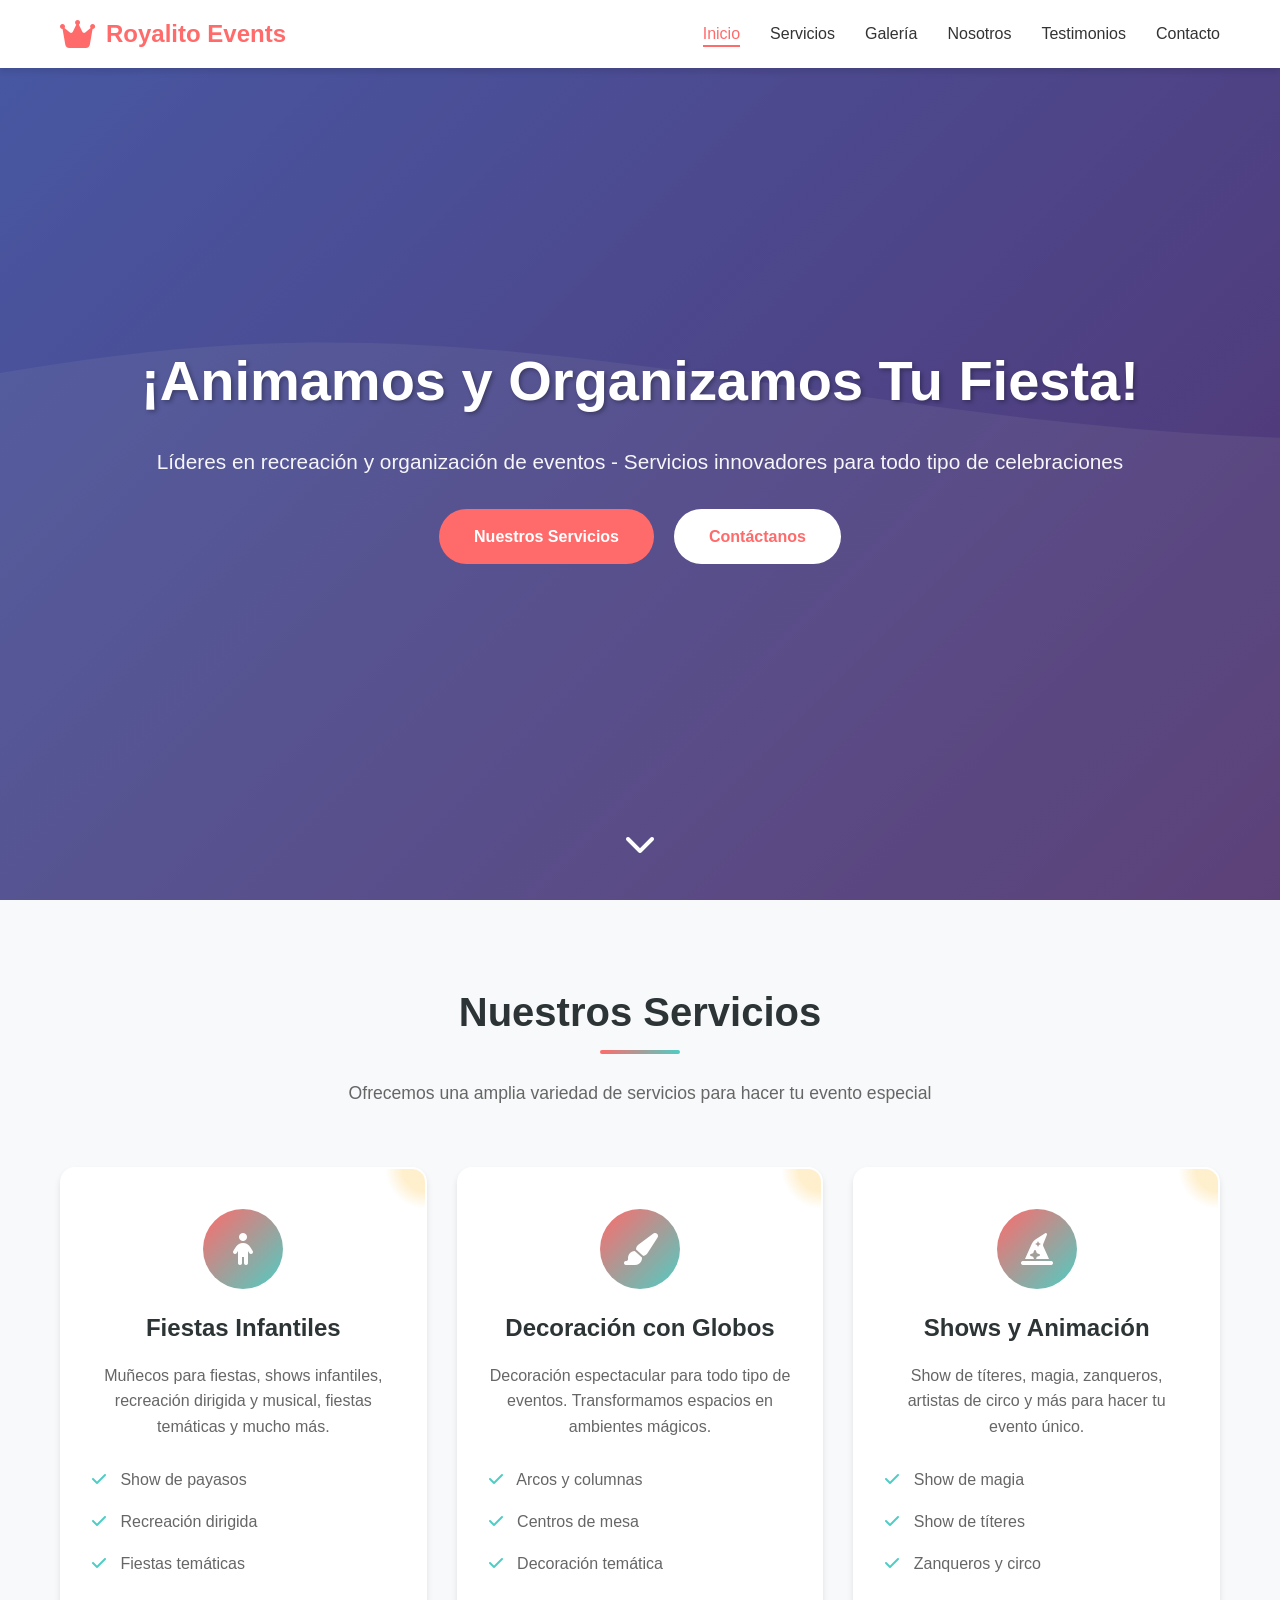
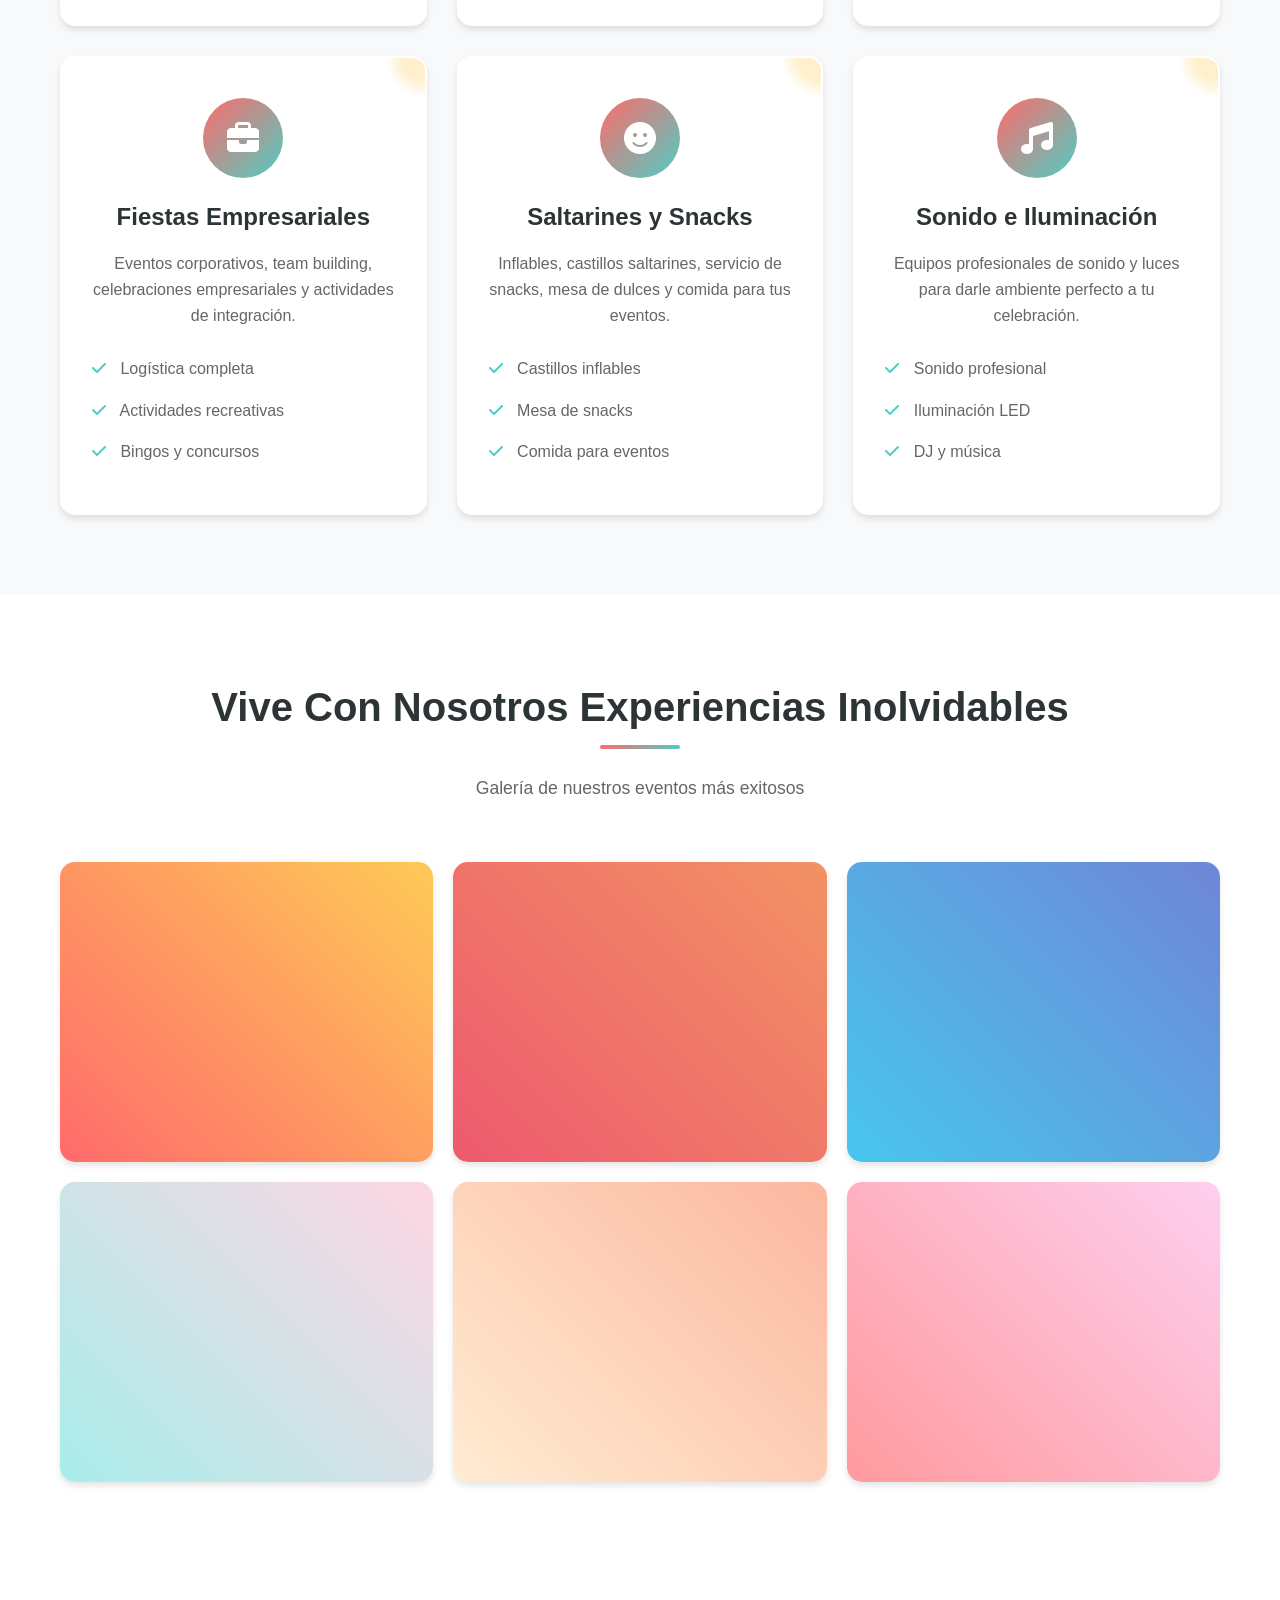
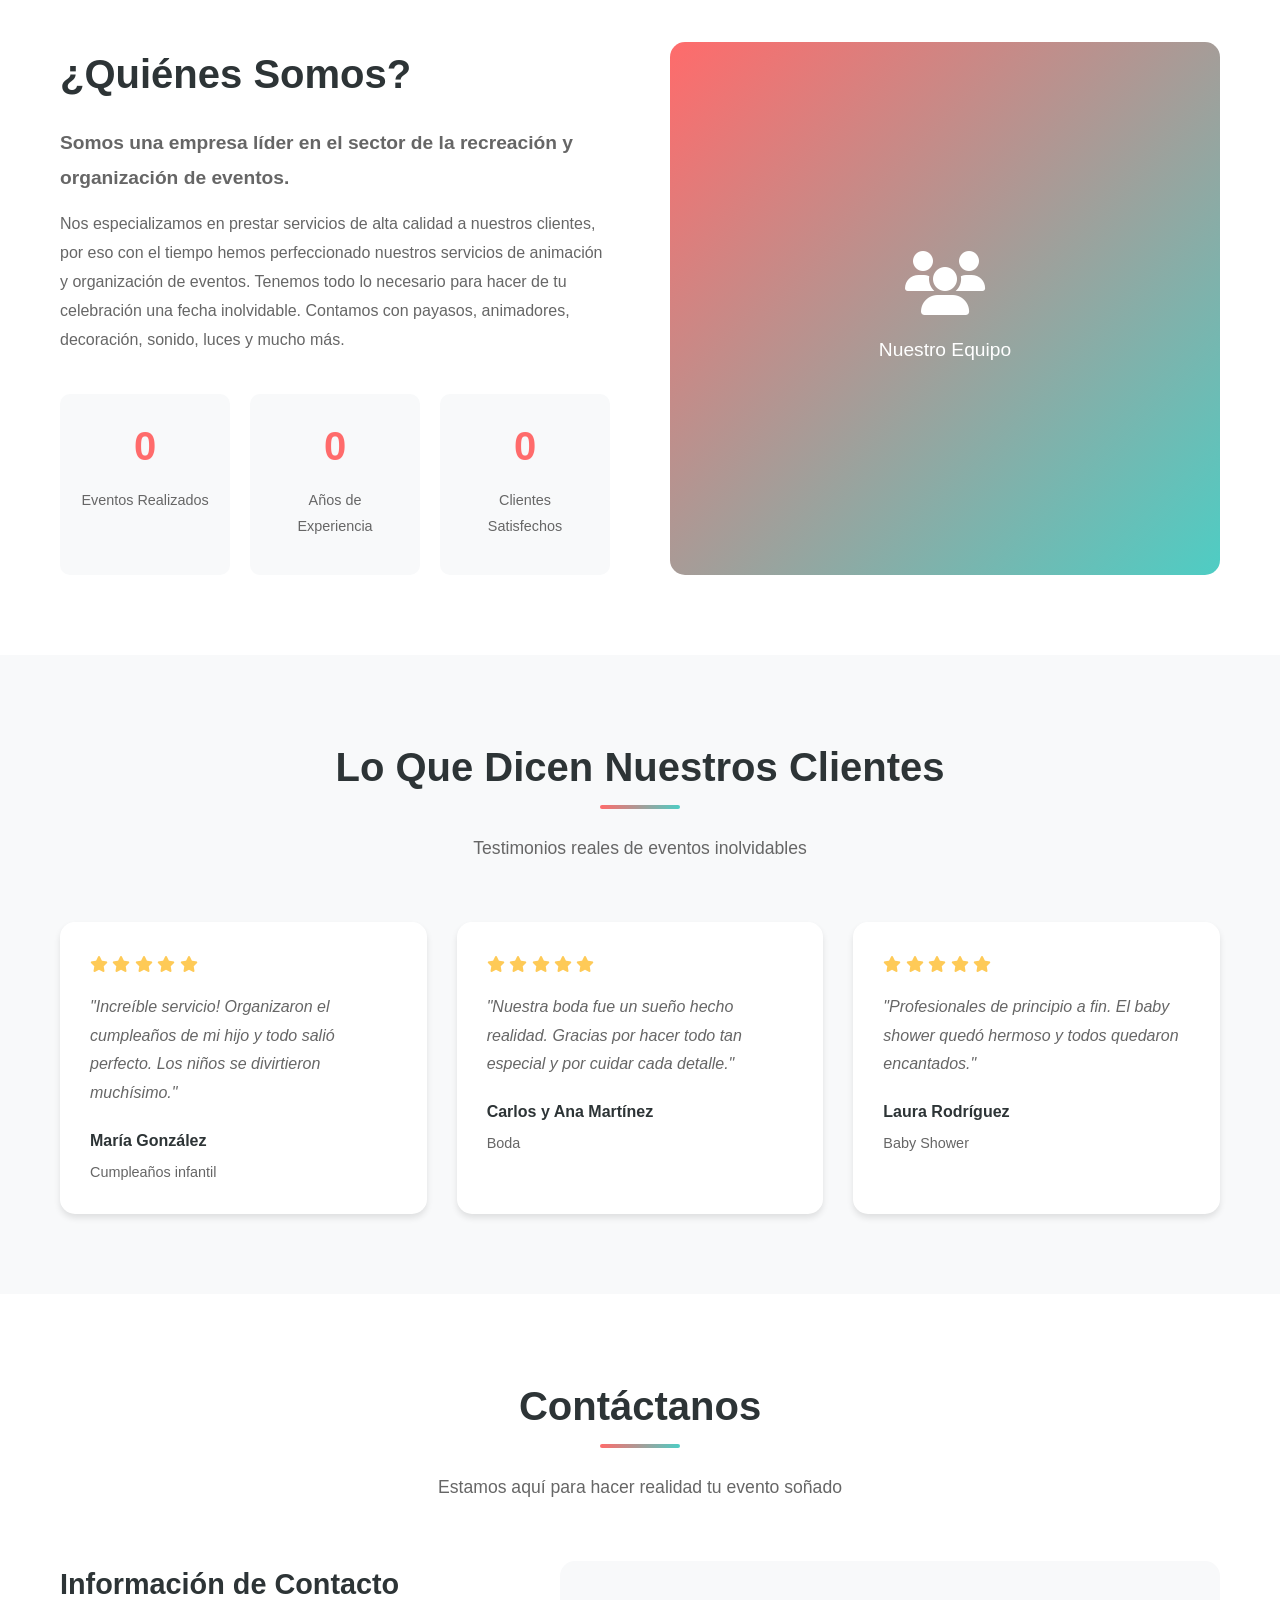
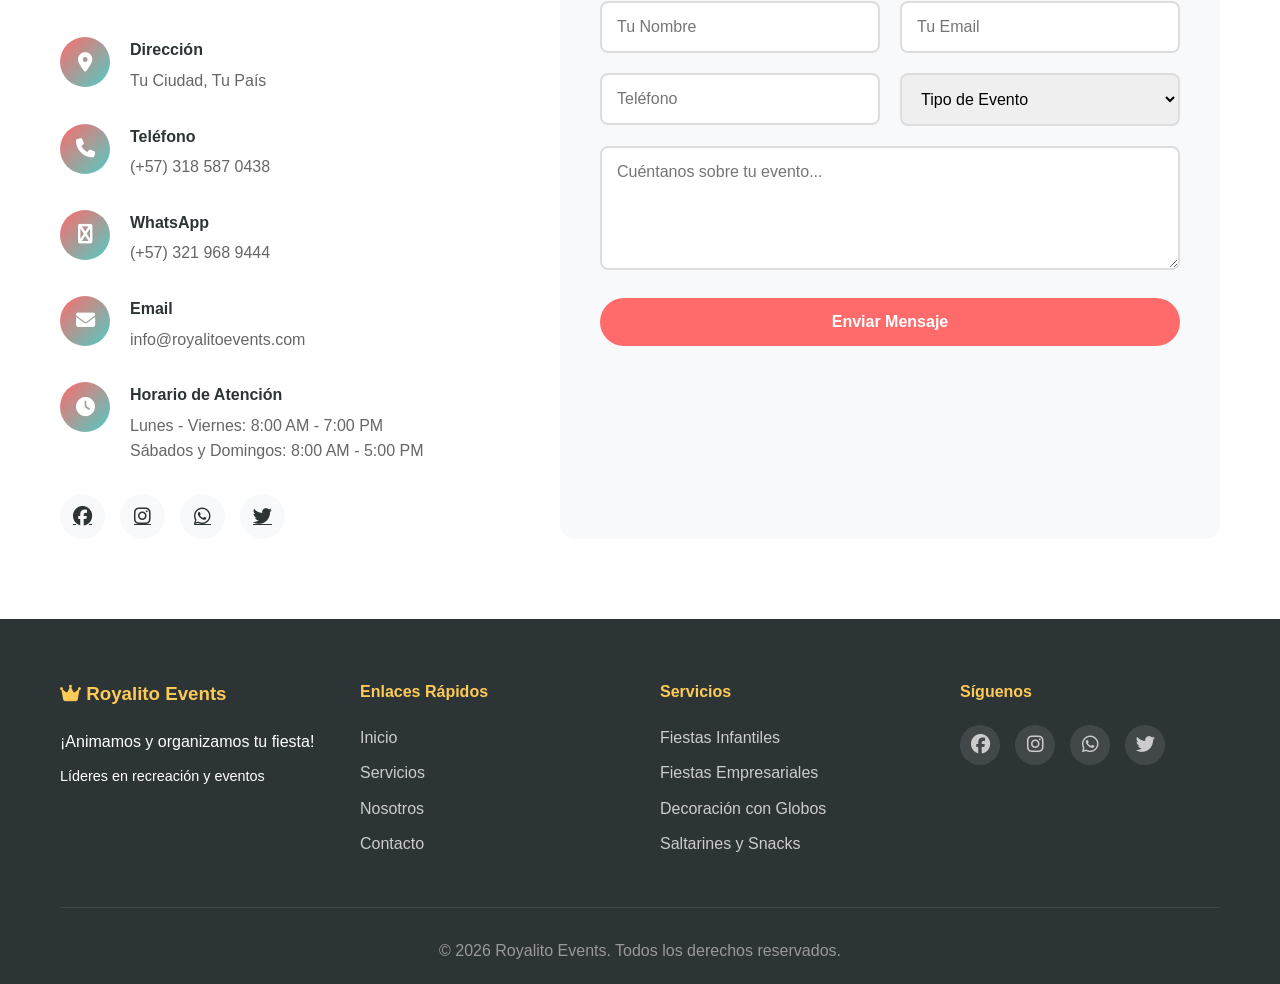
==== FrontEnd/index.html @ cc563f47 "Avance en FrontEnd BASIC" ====
<!DOCTYPE html>
<html lang="es">
<head>
    <meta charset="UTF-8">
    <meta name="viewport" content="width=device-width, initial-scale=1.0">
    <title>Royalito Events - Eventos Inolvidables</title>
    <link rel="stylesheet" href="styles.css">
    <link rel="stylesheet" href="https://cdnjs.cloudflare.com/ajax/libs/font-awesome/6.4.0/css/all.min.css">
</head>
<body>
    <!-- Navigation -->
    <nav class="navbar" id="navbar">
        <div class="container">
            <div class="nav-logo">
                <i class="fas fa-crown"></i>
                <span>Royalito Events</span>
            </div>
            <ul class="nav-menu" id="navMenu">
                <li><a href="#home" class="nav-link active" data-module="home">Inicio</a></li>
                <li><a href="#services" class="nav-link" data-module="services">Servicios</a></li>
                <li><a href="#gallery" class="nav-link" data-module="gallery">Galería</a></li>
                <li><a href="#about" class="nav-link" data-module="about">Nosotros</a></li>
                <li><a href="#testimonials" class="nav-link" data-module="testimonials">Testimonios</a></li>
                <li><a href="#contact" class="nav-link" data-module="contact">Contacto</a></li>
            </ul>
            <div class="hamburger" id="hamburger">
                <span></span>
                <span></span>
                <span></span>
            </div>
        </div>
    </nav>

    <!-- Hero Section -->
    <section id="home" class="hero fade-in">
        <div class="hero-overlay"></div>
        <div class="hero-content">
            <h1 class="hero-title">¡Animamos y Organizamos Tu Fiesta!</h1>
            <p class="hero-subtitle">Líderes en recreación y organización de eventos - Servicios innovadores para todo tipo de celebraciones</p>
            <div class="hero-buttons fade-in">
                <a href="#services" class="btn btn-primary fade-in">Nuestros Servicios</a>
                <a href="#contact" class="btn btn-secondary fade-in">Contáctanos</a>
            </div>
        </div>
        <div class="scroll-indicator">
            <i class="fas fa-chevron-down"></i>
        </div>
    </section>

    <!-- Services Section -->
    <section id="services" class="services fade-in">
        <div class="container">
            <div class="section-header">
                <h2>Nuestros Servicios</h2>
                <p>Ofrecemos una amplia variedad de servicios para hacer tu evento especial</p>
            </div>
            <div class="services-grid">
                <div class="service-card fade-in">
                    <div class="service-icon">
                        <i class="fas fa-child"></i>
                    </div>
                    <h3>Fiestas Infantiles</h3>
                    <p>Muñecos para fiestas, shows infantiles, recreación dirigida y musical, fiestas temáticas y mucho más.</p>
                    <ul class="service-features">
                        <li><i class="fas fa-check"></i> Show de payasos</li>
                        <li><i class="fas fa-check"></i> Recreación dirigida</li>
                        <li><i class="fas fa-check"></i> Fiestas temáticas</li>
                    </ul>
                </div>
                <div class="service-card fade-in">
                    <div class="service-icon">
                        <i class="fas fa-paint-brush"></i>
                    </div>
                    <h3>Decoración con Globos</h3>
                    <p>Decoración espectacular para todo tipo de eventos. Transformamos espacios en ambientes mágicos.</p>
                    <ul class="service-features">
                        <li><i class="fas fa-check"></i> Arcos y columnas</li>
                        <li><i class="fas fa-check"></i> Centros de mesa</li>
                        <li><i class="fas fa-check"></i> Decoración temática</li>
                    </ul>
                </div>
                <div class="service-card fade-in">
                    <div class="service-icon">
                        <i class="fas fa-hat-wizard"></i>
                    </div>
                    <h3>Shows y Animación</h3>
                    <p>Show de títeres, magia, zanqueros, artistas de circo y más para hacer tu evento único.</p>
                    <ul class="service-features">
                        <li><i class="fas fa-check"></i> Show de magia</li>
                        <li><i class="fas fa-check"></i> Show de títeres</li>
                        <li><i class="fas fa-check"></i> Zanqueros y circo</li>
                    </ul>
                </div>
                <div class="service-card fade-in">
                    <div class="service-icon">
                        <i class="fas fa-briefcase"></i>
                    </div>
                    <h3>Fiestas Empresariales</h3>
                    <p>Eventos corporativos, team building, celebraciones empresariales y actividades de integración.</p>
                    <ul class="service-features">
                        <li><i class="fas fa-check"></i> Logística completa</li>
                        <li><i class="fas fa-check"></i> Actividades recreativas</li>
                        <li><i class="fas fa-check"></i> Bingos y concursos</li>
                    </ul>
                </div>
                <div class="service-card fade-in">
                    <div class="service-icon">
                        <i class="fas fa-smile"></i>
                    </div>
                    <h3>Saltarines y Snacks</h3>
                    <p>Inflables, castillos saltarines, servicio de snacks, mesa de dulces y comida para tus eventos.</p>
                    <ul class="service-features">
                        <li><i class="fas fa-check"></i> Castillos inflables</li>
                        <li><i class="fas fa-check"></i> Mesa de snacks</li>
                        <li><i class="fas fa-check"></i> Comida para eventos</li>
                    </ul>
                </div>
                <div class="service-card fade-in">
                    <div class="service-icon">
                        <i class="fas fa-music"></i>
                    </div>
                    <h3>Sonido e Iluminación</h3>
                    <p>Equipos profesionales de sonido y luces para darle ambiente perfecto a tu celebración.</p>
                    <ul class="service-features">
                        <li><i class="fas fa-check"></i> Sonido profesional</li>
                        <li><i class="fas fa-check"></i> Iluminación LED</li>
                        <li><i class="fas fa-check"></i> DJ y música</li>
                    </ul>
                </div>
            </div>
        </div>
    </section>

    <!-- Gallery Section -->
    <section id="gallery" class="gallery fade-in">
        <div class="container">
            <div class="section-header">
                <h2>Vive Con Nosotros Experiencias Inolvidables</h2>
                <p>Galería de nuestros eventos más exitosos</p>
            </div>
            <div class="gallery-grid">
                <div class="gallery-item fade-in" style="background: linear-gradient(45deg, #ff6b6b, #feca57);">
                    <div class="gallery-overlay">
                        <h4>Fiesta Infantil</h4>
                        <p>Show de payasos</p>
                    </div>
                </div>
                <div class="gallery-item fade-in" style="background: linear-gradient(45deg, #ee5a6f, #f29263);">
                    <div class="gallery-overlay">
                        <h4>Decoración con Globos</h4>
                        <p>Evento temático</p>
                    </div>
                </div>
                <div class="gallery-item fade-in" style="background: linear-gradient(45deg, #48c6ef, #6f86d6);">
                    <div class="gallery-overlay">
                        <h4>Show de Magia</h4>
                        <p>Animación profesional</p>
                    </div>
                </div>
                <div class="gallery-item fade-in" style="background: linear-gradient(45deg, #a8edea, #fed6e3);">
                    <div class="gallery-overlay">
                        <h4>Fiesta Empresarial</h4>
                        <p>Team building</p>
                    </div>
                </div>
                <div class="gallery-item fade-in" style="background: linear-gradient(45deg, #ffecd2, #fcb69f);">
                    <div class="gallery-overlay">
                        <h4>Saltarines</h4>
                        <p>Diversión garantizada</p>
                    </div>
                </div>
                <div class="gallery-item fade-in" style="background: linear-gradient(45deg, #ff9a9e, #fecfef);">
                    <div class="gallery-overlay">
                        <h4>Sonido e Iluminación</h4>
                        <p>Ambiente profesional</p>
                    </div>
                </div>
            </div>
        </div>
    </section>

    <!-- About Section -->
    <section id="about" class="about fade-in">
        <div class="container">
            <div class="about-content">
                <div class="about-text">
                    <h2>¿Quiénes Somos?</h2>
                    <p class="lead">Somos una empresa líder en el sector de la recreación y organización de eventos.</p>
                    <p>Nos especializamos en prestar servicios de alta calidad a nuestros clientes, por eso con el tiempo hemos perfeccionado nuestros servicios de animación y organización de eventos. Tenemos todo lo necesario para hacer de tu celebración una fecha inolvidable. Contamos con payasos, animadores, decoración, sonido, luces y mucho más.</p>
                    <div class="about-stats">
                        <div class="stat">
                            <h3 class="stat-number" data-target="500">0</h3>
                            <p>Eventos Realizados</p>
                        </div>
                        <div class="stat">
                            <h3 class="stat-number" data-target="10">0</h3>
                            <p>Años de Experiencia</p>
                        </div>
                        <div class="stat">
                            <h3 class="stat-number" data-target="100">0</h3>
                            <p>Clientes Satisfechos</p>
                        </div>
                    </div>
                </div>
                <div class="about-image">
                    <div class="image-placeholder">
                        <i class="fas fa-users"></i>
                        <p>Nuestro Equipo</p>
                    </div>
                </div>
            </div>
        </div>
    </section>

    <!-- Testimonials Section -->
    <section id="testimonials" class="testimonials fade-in">
        <div class="container">
            <div class="section-header">
                <h2>Lo Que Dicen Nuestros Clientes</h2>
                <p>Testimonios reales de eventos inolvidables</p>
            </div>
            <div class="testimonials-grid">
                <div class="testimonial-card fade-in">
                    <div class="stars">
                        <i class="fas fa-star"></i>
                        <i class="fas fa-star"></i>
                        <i class="fas fa-star"></i>
                        <i class="fas fa-star"></i>
                        <i class="fas fa-star"></i>
                    </div>
                    <p>"Increíble servicio! Organizaron el cumpleaños de mi hijo y todo salió perfecto. Los niños se divirtieron muchísimo."</p>
                    <div class="testimonial-author">
                        <h4>María González</h4>
                        <span>Cumpleaños infantil</span>
                    </div>
                </div>
                <div class="testimonial-card fade-in">
                    <div class="stars">
                        <i class="fas fa-star"></i>
                        <i class="fas fa-star"></i>
                        <i class="fas fa-star"></i>
                        <i class="fas fa-star"></i>
                        <i class="fas fa-star"></i>
                    </div>
                    <p>"Nuestra boda fue un sueño hecho realidad. Gracias por hacer todo tan especial y por cuidar cada detalle."</p>
                    <div class="testimonial-author">
                        <h4>Carlos y Ana Martínez</h4>
                        <span>Boda</span>
                    </div>
                </div>
                <div class="testimonial-card fade-in">
                    <div class="stars">
                        <i class="fas fa-star"></i>
                        <i class="fas fa-star"></i>
                        <i class="fas fa-star"></i>
                        <i class="fas fa-star"></i>
                        <i class="fas fa-star"></i>
                    </div>
                    <p>"Profesionales de principio a fin. El baby shower quedó hermoso y todos quedaron encantados."</p>
                    <div class="testimonial-author">
                        <h4>Laura Rodríguez</h4>
                        <span>Baby Shower</span>
                    </div>
                </div>
            </div>
        </div>
    </section>

    <!-- Contact Section -->
    <section id="contact" class="contact fade-in">
        <div class="container">
            <div class="section-header">
                <h2>Contáctanos</h2>
                <p>Estamos aquí para hacer realidad tu evento soñado</p>
            </div>
            <div class="contact-content">
                <div class="contact-info">
                    <h3>Información de Contacto</h3>
                    <div class="contact-item fade-in">
                        <i class="fas fa-map-marker-alt"></i>
                        <div>
                            <h4>Dirección</h4>
                            <p>Tu Ciudad, Tu País</p>
                        </div>
                    </div>
                    <div class="contact-item fade-in">
                        <i class="fas fa-phone"></i>
                        <div>
                            <h4>Teléfono</h4>
                            <p>(+57) 318 587 0438</p>
                        </div>
                    </div>
                    <div class="contact-item fade-in">
                        <i class="fas fa-whatsapp"></i>
                        <div>
                            <h4>WhatsApp</h4>
                            <p>(+57) 321 968 9444</p>
                        </div>
                    </div>
                    <div class="contact-item fade-in">
                        <i class="fas fa-envelope"></i>
                        <div>
                            <h4>Email</h4>
                            <p>info@royalitoevents.com</p>
                        </div>
                    </div>
                    <div class="contact-item fade-in">
                        <i class="fas fa-clock"></i>
                        <div>
                            <h4>Horario de Atención</h4>
                            <p>Lunes - Viernes: 8:00 AM - 7:00 PM<br>Sábados y Domingos: 8:00 AM - 5:00 PM</p>
                        </div>
                    </div>
                    <div class="social-links">
                        <a href="#" class="social-link"><i class="fab fa-facebook"></i></a>
                        <a href="#" class="social-link"><i class="fab fa-instagram"></i></a>
                        <a href="#" class="social-link"><i class="fab fa-whatsapp"></i></a>
                        <a href="#" class="social-link"><i class="fab fa-twitter"></i></a>
                    </div>
                </div>
                <form class="contact-form" id="contactForm">
                    <div class="form-row">
                        <div class="form-group">
                            <input type="text" id="name" placeholder="Tu Nombre" required>
                        </div>
                        <div class="form-group">
                            <input type="email" id="email" placeholder="Tu Email" required>
                        </div>
                    </div>
                    <div class="form-row">
                        <div class="form-group">
                            <input type="tel" id="phone" placeholder="Teléfono" required>
                        </div>
                        <div class="form-group">
                            <select id="eventType" required>
                                <option value="">Tipo de Evento</option>
                                <option value="fiesta-infantil">Fiesta Infantil</option>
                                <option value="fiesta-empresarial">Fiesta Empresarial</option>
                                <option value="decoracion">Decoración con Globos</option>
                                <option value="shows">Shows y Animación</option>
                                <option value="saltarines">Saltarines y Snacks</option>
                                <option value="sonido">Sonido e Iluminación</option>
                                <option value="otro">Otro</option>
                            </select>
                        </div>
                    </div>
                    <div class="form-group">
                        <textarea id="message" rows="5" placeholder="Cuéntanos sobre tu evento..." required></textarea>
                    </div>
                    <button type="submit" class="btn btn-primary btn-block">Enviar Mensaje</button>
                </form>
            </div>
        </div>
    </section>

    <!-- Footer -->
    <footer class="footer">
        <div class="container">
            <div class="footer-content">
                <div class="footer-section">
                    <h3><i class="fas fa-crown"></i> Royalito Events</h3>
                    <p>¡Animamos y organizamos tu fiesta!</p>
                    <p style="margin-top: 10px; font-size: 0.9rem;">Líderes en recreación y eventos</p>
                </div>
                <div class="footer-section">
                    <h4>Enlaces Rápidos</h4>
                    <ul>
                        <li><a href="#home">Inicio</a></li>
                        <li><a href="#services">Servicios</a></li>
                        <li><a href="#about">Nosotros</a></li>
                        <li><a href="#contact">Contacto</a></li>
                    </ul>
                </div>
                <div class="footer-section">
                    <h4>Servicios</h4>
                    <ul>
                        <li><a href="#services">Fiestas Infantiles</a></li>
                        <li><a href="#services">Fiestas Empresariales</a></li>
                        <li><a href="#services">Decoración con Globos</a></li>
                        <li><a href="#services">Saltarines y Snacks</a></li>
                    </ul>
                </div>
                <div class="footer-section">
                    <h4>Síguenos</h4>
                    <div class="footer-social fade-in">
                        <a href="#"><i class="fab fa-facebook"></i></a>
                        <a href="#"><i class="fab fa-instagram"></i></a>
                        <a href="#"><i class="fab fa-whatsapp"></i></a>
                        <a href="#"><i class="fab fa-twitter"></i></a>
                    </div>
                </div>
            </div>
            <div class="footer-bottom">
                <p>&copy; 2026 Royalito Events. Todos los derechos reservados.</p>
            </div>
        </div>
    </footer>

    <script src="script.js"></script>
</body>
</html>
---- FrontEnd/styles.css ----
/* Animaciones generales */
.fade-in {
    opacity: 0;
    transform: translateY(40px);
    animation: fadeInUp 1s forwards;
}

@keyframes fadeInUp {
    to {
        opacity: 1;
        transform: translateY(0);
    }
}

/* Animación para tarjetas de servicios */
.service-card {
    transition: transform 0.4s cubic-bezier(.25,.8,.25,1), box-shadow 0.4s;
    box-shadow: var(--shadow);
    background: linear-gradient(135deg, #f8f9fa 60%, #feca57 100%);
    position: relative;
    overflow: hidden;
}
.service-card:hover {
    transform: scale(1.05) rotate(-2deg);
    box-shadow: 0 16px 32px rgba(255,107,107,0.15);
    background: linear-gradient(135deg, #ff6b6b 60%, #4ecdc4 100%);
}
.service-card::after {
    content: '';
    position: absolute;
    top: -40px;
    right: -40px;
    width: 80px;
    height: 80px;
    background: radial-gradient(circle, #feca57 40%, transparent 70%);
    opacity: 0.3;
    pointer-events: none;
}

/* Botones animados */
.btn {
    position: relative;
    overflow: hidden;
    z-index: 1;
    transition: background 0.3s, color 0.3s, box-shadow 0.3s;
}
.btn::before {
    content: '';
    position: absolute;
    left: 50%;
    top: 50%;
    width: 0;
    height: 0;
    background: rgba(255,255,255,0.3);
    border-radius: 50%;
    transform: translate(-50%, -50%);
    transition: width 0.4s, height 0.4s;
    z-index: 0;
}
.btn:hover::before {
    width: 200%;
    height: 500%;
}
.btn:hover {
    box-shadow: 0 8px 24px rgba(255,107,107,0.15);
    color: var(--primary-color);
}

/* Galería animada */
.gallery-item {
    transition: transform 0.4s, box-shadow 0.4s;
    box-shadow: var(--shadow);
}
.gallery-item:hover {
    transform: scale(1.07) rotate(2deg);
    box-shadow: 0 16px 32px rgba(76,205,196,0.15);
}

/* Testimonios animados */
.testimonial-card {
    transition: transform 0.4s, box-shadow 0.4s;
    box-shadow: var(--shadow);
}
.testimonial-card:hover {
    transform: scale(1.04) rotate(-1deg);
    box-shadow: 0 12px 24px rgba(254,202,87,0.15);
}

/* Fondo divertido para hero */
.hero {
    background: linear-gradient(135deg, #667eea 0%, #764ba2 100%);
    position: relative;
}
.hero::after {
    content: '';
    position: absolute;
    left: 0;
    bottom: 0;
    width: 100%;
    height: 180px;
    background: url('https://svgshare.com/i/13rA.svg') repeat-x;
    opacity: 0.15;
    pointer-events: none;
}
/* Reset and Base Styles */
* {
    margin: 0;
    padding: 0;
    box-sizing: border-box;
}

:root {
    --primary-color: #ff6b6b;
    --secondary-color: #4ecdc4;
    --accent-color: #feca57;
    --dark-color: #2d3436;
    --light-color: #f8f9fa;
    --text-color: #333;
    --text-light: #666;
    --shadow: 0 4px 6px rgba(0, 0, 0, 0.1);
    --shadow-lg: 0 10px 30px rgba(0, 0, 0, 0.15);
}

body {
    font-family: 'Segoe UI', Tahoma, Geneva, Verdana, sans-serif;
    line-height: 1.6;
    color: var(--text-color);
    overflow-x: hidden;
}

html {
    /* overflow: hidden; */
}

/* Module System */
.module {
    display: none;
    opacity: 0;
    transition: opacity 0.5s ease;
    min-height: 100vh;
    padding-top: 70px;
    overflow-y: auto;
}

.module.active-module {
    display: block;
    opacity: 1;
}

.hero.module {
    padding-top: 0;
}

.container {
    max-width: 1200px;
    margin: 0 auto;
    padding: 0 20px;
}

/* Navigation */
.navbar {
    position: fixed;
    top: 0;
    width: 100%;
    background: white;
    box-shadow: var(--shadow);
    z-index: 1000;
    transition: all 0.3s ease;
}

.navbar.scrolled {
    padding: 10px 0;
    box-shadow: var(--shadow-lg);
}

.navbar .container {
    display: flex;
    justify-content: space-between;
    align-items: center;
    padding: 15px 20px;
}

.nav-logo {
    display: flex;
    align-items: center;
    gap: 10px;
    font-size: 1.5rem;
    font-weight: bold;
    color: var(--primary-color);
}

.nav-logo i {
    font-size: 2rem;
}

.nav-menu {
    display: flex;
    list-style: none;
    gap: 30px;
}

.nav-link {
    text-decoration: none;
    color: var(--text-color);
    font-weight: 500;
    transition: color 0.3s ease;
    position: relative;
}

.nav-link::after {
    content: '';
    position: absolute;
    bottom: -5px;
    left: 0;
    width: 0;
    height: 2px;
    background: var(--primary-color);
    transition: width 0.3s ease;
}

.nav-link:hover::after,
.nav-link.active::after {
    width: 100%;
}

.nav-link:hover,
.nav-link.active {
    color: var(--primary-color);
}

.hamburger {
    display: none;
    flex-direction: column;
    cursor: pointer;
    gap: 4px;
}

.hamburger span {
    width: 25px;
    height: 3px;
    background: var(--dark-color);
    transition: all 0.3s ease;
}

/* Hero Section */
.hero {
    height: 100vh;
    background: linear-gradient(135deg, #667eea 0%, #764ba2 100%);
    display: flex;
    align-items: center;
    justify-content: center;
    position: relative;
    overflow: hidden;
}

.hero::before {
    content: '';
    position: absolute;
    top: 0;
    left: 0;
    right: 0;
    bottom: 0;
    background: url('data:image/svg+xml,<svg xmlns="http://www.w3.org/2000/svg" viewBox="0 0 1440 320"><path fill="%23ffffff" fill-opacity="0.1" d="M0,96L48,112C96,128,192,160,288,160C384,160,480,128,576,122.7C672,117,768,139,864,149.3C960,160,1056,160,1152,138.7C1248,117,1344,75,1392,53.3L1440,32L1440,320L1392,320C1344,320,1248,320,1152,320C1056,320,960,320,864,320C768,320,672,320,576,320C480,320,384,320,288,320C192,320,96,320,48,320L0,320Z"></path></svg>');
    background-size: cover;
    background-position: bottom;
}

.hero-overlay {
    position: absolute;
    top: 0;
    left: 0;
    right: 0;
    bottom: 0;
    background: rgba(0, 0, 0, 0.3);
}

.hero-content {
    text-align: center;
    color: white;
    z-index: 1;
    padding: 20px;
    animation: fadeInUp 1s ease;
}

.hero-title {
    font-size: 3.5rem;
    margin-bottom: 20px;
    font-weight: 700;
    text-shadow: 2px 2px 4px rgba(0, 0, 0, 0.3);
}

.hero-subtitle {
    font-size: 1.3rem;
    margin-bottom: 30px;
    opacity: 0.95;
}

.hero-buttons {
    display: flex;
    gap: 20px;
    justify-content: center;
    flex-wrap: wrap;
}

.btn {
    padding: 15px 35px;
    border: none;
    border-radius: 50px;
    font-size: 1rem;
    font-weight: 600;
    cursor: pointer;
    text-decoration: none;
    display: inline-block;
    transition: all 0.3s ease;
}

.btn-primary {
    background: var(--primary-color);
    color: white;
}

.btn-primary:hover {
    background: #ff5252;
    transform: translateY(-2px);
    box-shadow: 0 10px 20px rgba(255, 107, 107, 0.3);
}

.btn-secondary {
    background: white;
    color: var(--primary-color);
}

.btn-secondary:hover {
    background: var(--light-color);
    transform: translateY(-2px);
    box-shadow: 0 10px 20px rgba(0, 0, 0, 0.1);
}

.btn-block {
    width: 100%;
}

.scroll-indicator {
    position: absolute;
    bottom: 30px;
    left: 50%;
    transform: translateX(-50%);
    color: white;
    font-size: 2rem;
    animation: bounce 2s infinite;
}

/* Section Styling */



section {
    padding: 80px 0;
    width: 100%;
}

.hero {
    min-height: 100vh;
    height: 100vh;
    padding: 0;
    background: linear-gradient(135deg, #667eea 0%, #764ba2 100%);
    overflow: hidden;
}

.section-header {
    text-align: center;
    margin-bottom: 60px;
}

.section-header h2 {
    font-size: 2.5rem;
    color: var(--dark-color);
    margin-bottom: 15px;
    position: relative;
    display: inline-block;
}

.section-header h2::after {
    content: '';
    position: absolute;
    bottom: -10px;
    left: 50%;
    transform: translateX(-50%);
    width: 80px;
    height: 4px;
    background: linear-gradient(90deg, var(--primary-color), var(--secondary-color));
    border-radius: 2px;
}

.section-header p {
    color: var(--text-light);
    font-size: 1.1rem;
    max-width: 600px;
    margin: 20px auto 0;
}

/* Services Section */
.services {
    background: var(--light-color);
}

.services-grid {
    display: grid;
    grid-template-columns: repeat(auto-fit, minmax(300px, 1fr));
    gap: 30px;
}

.service-card {
    background: white;
    padding: 40px 30px;
    border-radius: 15px;
    text-align: center;
    box-shadow: var(--shadow);
    transition: all 0.3s ease;
    border: 2px solid transparent;
}

.service-card:hover {
    transform: translateY(-10px);
    box-shadow: var(--shadow-lg);
    border-color: var(--primary-color);
}

.service-icon {
    width: 80px;
    height: 80px;
    margin: 0 auto 20px;
    background: linear-gradient(135deg, var(--primary-color), var(--secondary-color));
    border-radius: 50%;
    display: flex;
    align-items: center;
    justify-content: center;
    color: white;
    font-size: 2rem;
}

.service-card h3 {
    font-size: 1.5rem;
    margin-bottom: 15px;
    color: var(--dark-color);
}

.service-card p {
    color: var(--text-light);
    margin-bottom: 20px;
}

.service-features {
    list-style: none;
    text-align: left;
}

.service-features li {
    padding: 8px 0;
    color: var(--text-light);
}

.service-features i {
    color: var(--secondary-color);
    margin-right: 10px;
}

/* Gallery Section */
.gallery-grid {
    display: grid;
    grid-template-columns: repeat(auto-fit, minmax(300px, 1fr));
    gap: 20px;
}

.gallery-item {
    height: 300px;
    border-radius: 15px;
    overflow: hidden;
    position: relative;
    cursor: pointer;
    transition: transform 0.3s ease;
}

.gallery-item:hover {
    transform: scale(1.05);
}

.gallery-overlay {
    position: absolute;
    bottom: 0;
    left: 0;
    right: 0;
    background: linear-gradient(to top, rgba(0, 0, 0, 0.8), transparent);
    color: white;
    padding: 30px 20px 20px;
    transform: translateY(100%);
    transition: transform 0.3s ease;
}

.gallery-item:hover .gallery-overlay {
    transform: translateY(0);
}

.gallery-overlay h4 {
    font-size: 1.3rem;
    margin-bottom: 5px;
}

.gallery-overlay p {
    opacity: 0.9;
}

/* About Section */
.about {
    background: white;
}

.about-content {
    display: grid;
    grid-template-columns: 1fr 1fr;
    gap: 60px;
    align-items: center;
}

.about-text h2 {
    font-size: 2.5rem;
    color: var(--dark-color);
    margin-bottom: 20px;
}

.lead {
    font-size: 1.2rem;
    color: var(--primary-color);
    font-weight: 600;
    margin-bottom: 20px;
}

.about-text p {
    color: var(--text-light);
    margin-bottom: 15px;
    line-height: 1.8;
}

.about-stats {
    display: grid;
    grid-template-columns: repeat(3, 1fr);
    gap: 20px;
    margin-top: 40px;
}

.stat {
    text-align: center;
    padding: 20px;
    background: var(--light-color);
    border-radius: 10px;
}

.stat-number {
    font-size: 2.5rem;
    color: var(--primary-color);
    font-weight: bold;
    margin-bottom: 10px;
}

.stat p {
    color: var(--text-light);
    font-size: 0.9rem;
}

.about-image {
    height: 100%;
    min-height: 400px;
}

.image-placeholder {
    height: 100%;
    background: linear-gradient(135deg, var(--primary-color), var(--secondary-color));
    border-radius: 15px;
    display: flex;
    flex-direction: column;
    align-items: center;
    justify-content: center;
    color: white;
    font-size: 4rem;
}

.image-placeholder p {
    font-size: 1.2rem;
    margin-top: 20px;
}

/* Testimonials */
.testimonials {
    background: var(--light-color);
}

.testimonials-grid {
    display: grid;
    grid-template-columns: repeat(auto-fit, minmax(300px, 1fr));
    gap: 30px;
}

.testimonial-card {
    background: white;
    padding: 30px;
    border-radius: 15px;
    box-shadow: var(--shadow);
    transition: transform 0.3s ease;
}

.testimonial-card:hover {
    transform: translateY(-5px);
}

.stars {
    color: var(--accent-color);
    margin-bottom: 15px;
}

.testimonial-card p {
    color: var(--text-light);
    font-style: italic;
    margin-bottom: 20px;
    line-height: 1.8;
}

.testimonial-author h4 {
    color: var(--dark-color);
    margin-bottom: 5px;
}

.testimonial-author span {
    color: var(--text-light);
    font-size: 0.9rem;
}

/* Contact Section */
.contact {
    background: white;
}

.contact-content {
    display: grid;
    grid-template-columns: 1fr 1.5fr;
    gap: 60px;
}

.contact-info h3 {
    font-size: 1.8rem;
    color: var(--dark-color);
    margin-bottom: 30px;
}

.contact-item {
    display: flex;
    gap: 20px;
    margin-bottom: 30px;
}

.contact-item i {
    width: 50px;
    height: 50px;
    background: linear-gradient(135deg, var(--primary-color), var(--secondary-color));
    border-radius: 50%;
    display: flex;
    align-items: center;
    justify-content: center;
    color: white;
    font-size: 1.2rem;
    flex-shrink: 0;
}

.contact-item h4 {
    color: var(--dark-color);
    margin-bottom: 5px;
}

.contact-item p {
    color: var(--text-light);
    line-height: 1.6;
}

.social-links {
    display: flex;
    gap: 15px;
    margin-top: 30px;
}

.social-link {
    width: 45px;
    height: 45px;
    background: var(--light-color);
    border-radius: 50%;
    display: flex;
    align-items: center;
    justify-content: center;
    color: var(--dark-color);
    font-size: 1.2rem;
    transition: all 0.3s ease;
}

.social-link:hover {
    background: var(--primary-color);
    color: white;
    transform: translateY(-3px);
}

/* Contact Form */
.contact-form {
    background: var(--light-color);
    padding: 40px;
    border-radius: 15px;
}

.form-row {
    display: grid;
    grid-template-columns: 1fr 1fr;
    gap: 20px;
}

.form-group {
    margin-bottom: 20px;
}

.form-group input,
.form-group select,
.form-group textarea {
    width: 100%;
    padding: 15px;
    border: 2px solid #ddd;
    border-radius: 8px;
    font-size: 1rem;
    transition: border-color 0.3s ease;
    font-family: inherit;
}

.form-group input:focus,
.form-group select:focus,
.form-group textarea:focus {
    outline: none;
    border-color: var(--primary-color);
}

.form-group textarea {
    resize: vertical;
}

/* Footer */
.footer {
    background: var(--dark-color);
    color: white;
    padding: 60px 0 20px;
}

.footer-content {
    display: grid;
    grid-template-columns: repeat(auto-fit, minmax(250px, 1fr));
    gap: 40px;
    margin-bottom: 40px;
}

.footer-section h3,
.footer-section h4 {
    margin-bottom: 20px;
    color: var(--accent-color);
}

.footer-section ul {
    list-style: none;
}

.footer-section ul li {
    margin-bottom: 10px;
}

.footer-section a {
    color: #ccc;
    text-decoration: none;
    transition: color 0.3s ease;
}

.footer-section a:hover {
    color: var(--primary-color);
}

.footer-social {
    display: flex;
    gap: 15px;
}

.footer-social a {
    width: 40px;
    height: 40px;
    background: rgba(255, 255, 255, 0.1);
    border-radius: 50%;
    display: flex;
    align-items: center;
    justify-content: center;
    font-size: 1.2rem;
    transition: all 0.3s ease;
}

.footer-social a:hover {
    background: var(--primary-color);
    color: white;
    transform: translateY(-3px);
}

.footer-bottom {
    text-align: center;
    padding-top: 30px;
    border-top: 1px solid rgba(255, 255, 255, 0.1);
    color: #999;
}

/* Animations */
@keyframes fadeInUp {
    from {
        opacity: 0;
        transform: translateY(30px);
    }
    to {
        opacity: 1;
        transform: translateY(0);
    }
}

@keyframes bounce {
    0%, 20%, 50%, 80%, 100% {
        transform: translateX(-50%) translateY(0);
    }
    40% {
        transform: translateX(-50%) translateY(-10px);
    }
    60% {
        transform: translateX(-50%) translateY(-5px);
    }
}

/* Responsive Design */
@media (max-width: 768px) {
    .hamburger {
        display: flex;
    }

    .nav-menu {
        position: fixed;
        left: -100%;
        top: 70px;
        flex-direction: column;
        background: white;
        width: 100%;
        text-align: center;
        transition: 0.3s;
        box-shadow: var(--shadow-lg);
        padding: 20px 0;
    }

    .nav-menu.active {
        left: 0;
    }

    .hero-title {
        font-size: 2rem;
    }

    .hero-subtitle {
        font-size: 1rem;
    }

    .hero-buttons {
        flex-direction: column;
        align-items: center;
    }

    .about-content,
    .contact-content {
        grid-template-columns: 1fr;
    }

    .form-row {
        grid-template-columns: 1fr;
    }

    .about-stats {
        grid-template-columns: 1fr;
    }

    .section-header h2 {
        font-size: 2rem;
    }

    .services-grid,
    .gallery-grid,
    .testimonials-grid {
        grid-template-columns: 1fr;
    }
}

@media (max-width: 480px) {
    .hero-title {
        font-size: 1.5rem;
    }

    .hero-subtitle {
        font-size: 0.9rem;
    }

    .btn {
        padding: 12px 25px;
        font-size: 0.9rem;
    }

    .contact-form {
        padding: 25px;
    }
}
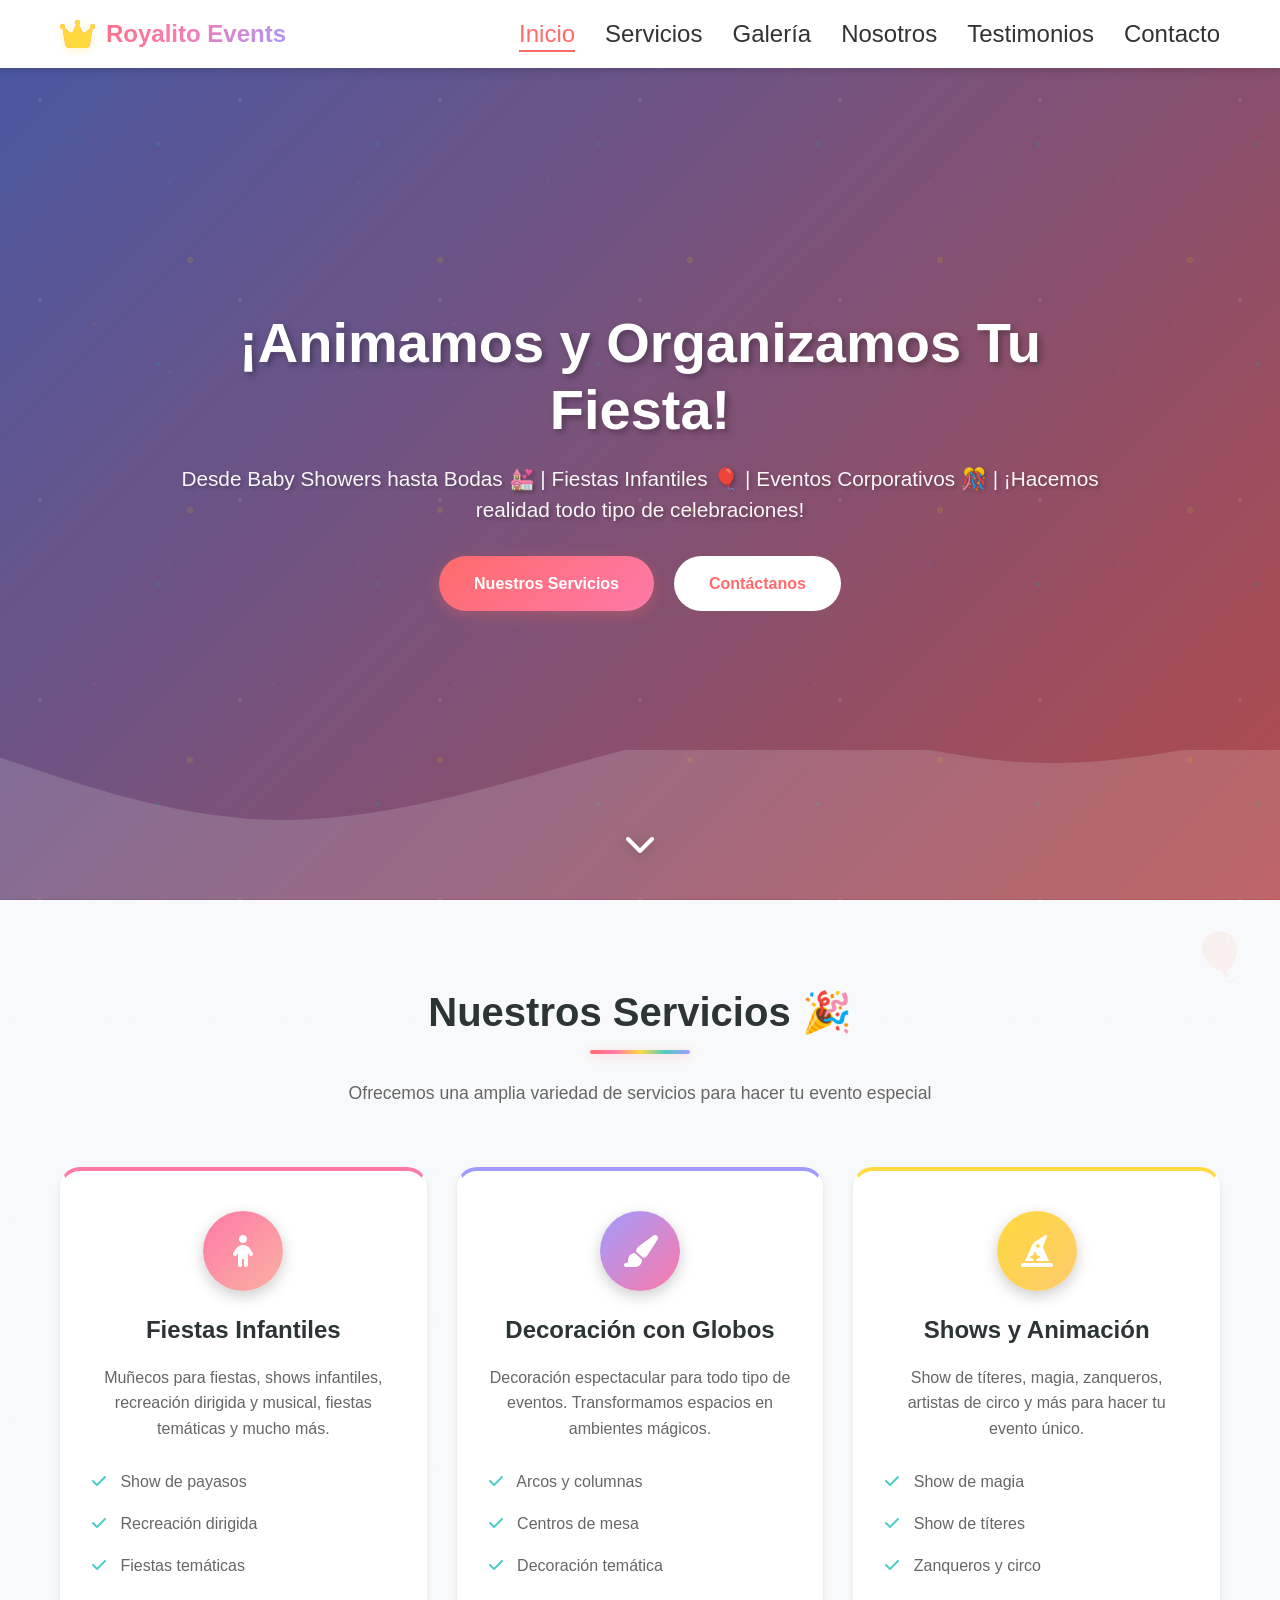
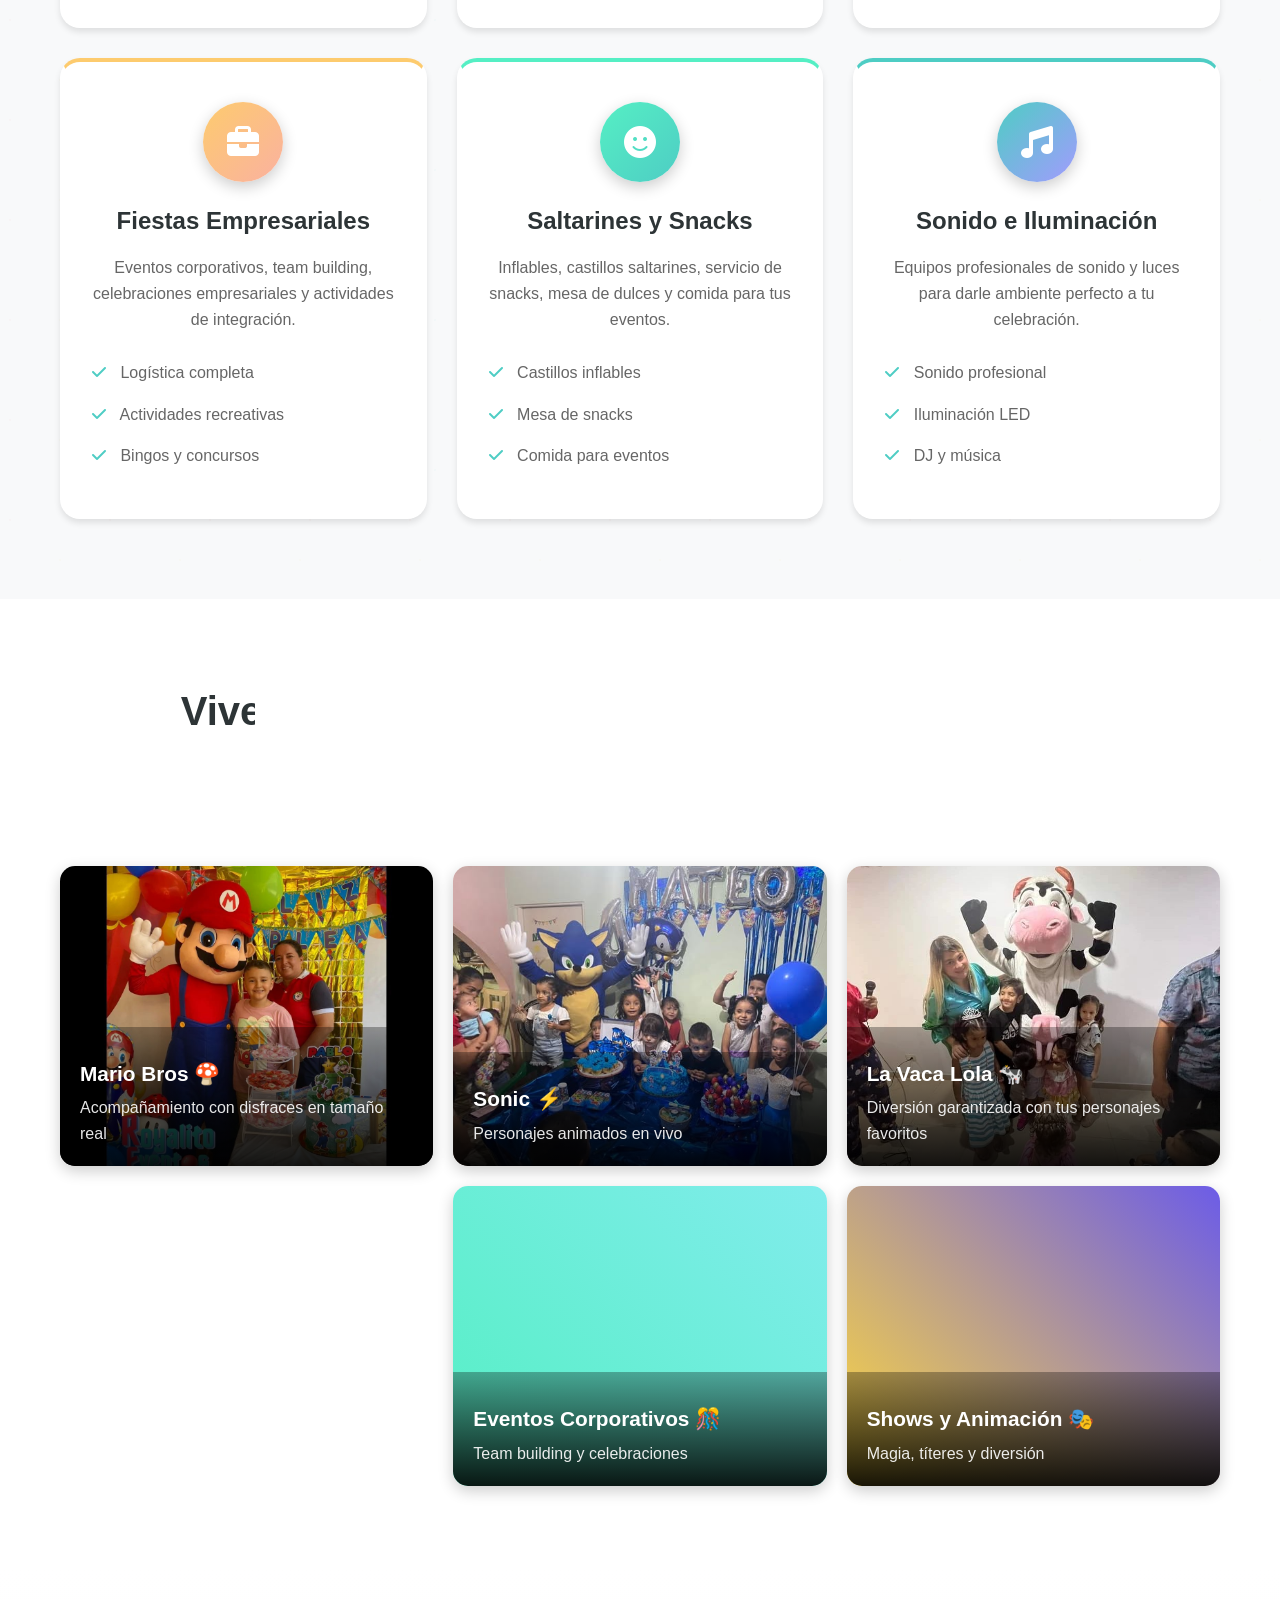
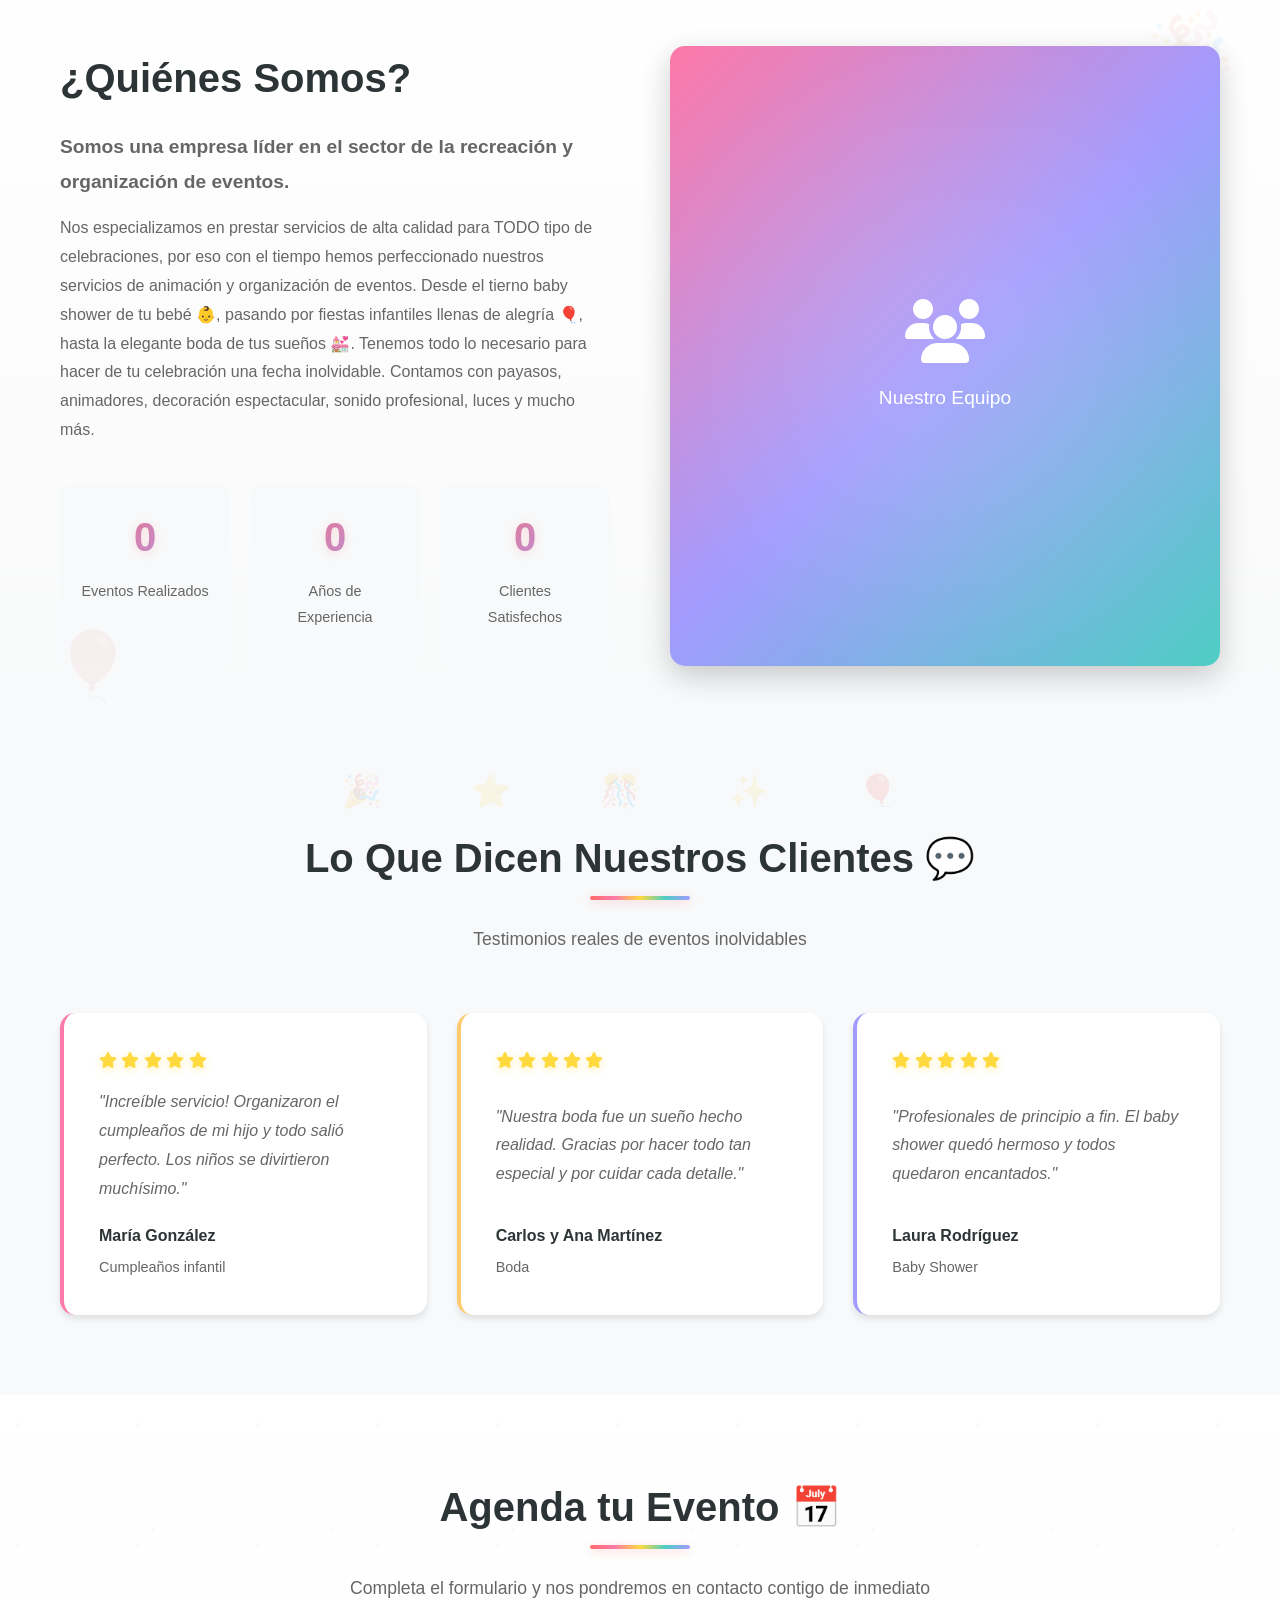
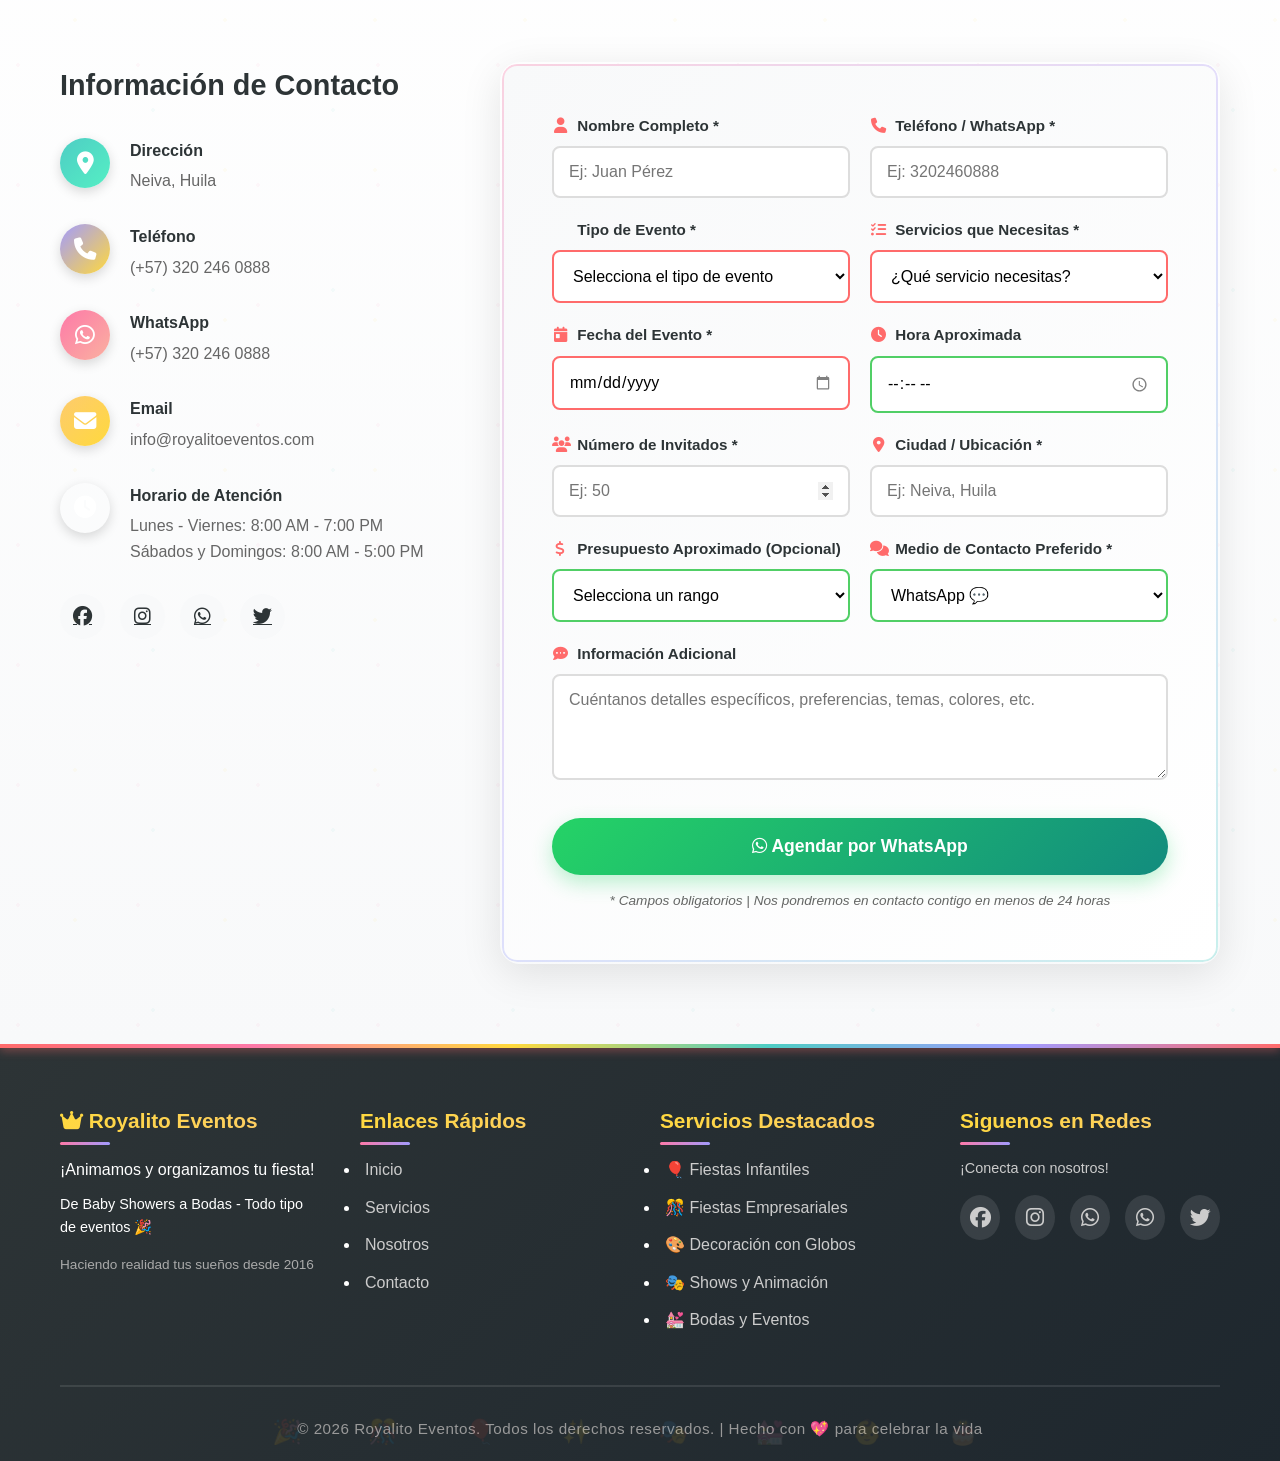
==== commit a77554df: "Demo, no terminada..." ====
--- a/FrontEnd/index.html
+++ b/FrontEnd/index.html
@@ -3,7 +3,7 @@
 <head>
     <meta charset="UTF-8">
     <meta name="viewport" content="width=device-width, initial-scale=1.0">
-    <title>Royalito Events - Eventos Inolvidables</title>
+    <title>Royalito Eventos - Eventos Inolvidables</title>
     <link rel="stylesheet" href="styles.css">
     <link rel="stylesheet" href="https://cdnjs.cloudflare.com/ajax/libs/font-awesome/6.4.0/css/all.min.css">
 </head>
@@ -32,14 +32,14 @@
     </nav>
 
     <!-- Hero Section -->
-    <section id="home" class="hero fade-in">
+    <section id="home" class="hero">
         <div class="hero-overlay"></div>
         <div class="hero-content">
             <h1 class="hero-title">¡Animamos y Organizamos Tu Fiesta!</h1>
-            <p class="hero-subtitle">Líderes en recreación y organización de eventos - Servicios innovadores para todo tipo de celebraciones</p>
-            <div class="hero-buttons fade-in">
-                <a href="#services" class="btn btn-primary fade-in">Nuestros Servicios</a>
-                <a href="#contact" class="btn btn-secondary fade-in">Contáctanos</a>
+            <p class="hero-subtitle">Desde Baby Showers hasta Bodas 💒 | Fiestas Infantiles 🎈 | Eventos Corporativos 🎊 | ¡Hacemos realidad todo tipo de celebraciones!</p>
+            <div class="hero-buttons">
+                <a href="#services" class="btn btn-primary">Nuestros Servicios</a>
+                <a href="#contact" class="btn btn-secondary">Contáctanos</a>
             </div>
         </div>
         <div class="scroll-indicator">
@@ -51,7 +51,7 @@
     <section id="services" class="services fade-in">
         <div class="container">
             <div class="section-header">
-                <h2>Nuestros Servicios</h2>
+                <h2>Nuestros Servicios 🎉</h2>
                 <p>Ofrecemos una amplia variedad de servicios para hacer tu evento especial</p>
             </div>
             <div class="services-grid">
@@ -135,44 +135,44 @@
     <section id="gallery" class="gallery fade-in">
         <div class="container">
             <div class="section-header">
-                <h2>Vive Con Nosotros Experiencias Inolvidables</h2>
+                <h2>Vive Con Nosotros Experiencias Inolvidables ✨</h2>
                 <p>Galería de nuestros eventos más exitosos</p>
             </div>
             <div class="gallery-grid">
-                <div class="gallery-item fade-in" style="background: linear-gradient(45deg, #ff6b6b, #feca57);">
-                    <div class="gallery-overlay">
-                        <h4>Fiesta Infantil</h4>
-                        <p>Show de payasos</p>
-                    </div>
-                </div>
-                <div class="gallery-item fade-in" style="background: linear-gradient(45deg, #ee5a6f, #f29263);">
-                    <div class="gallery-overlay">
-                        <h4>Decoración con Globos</h4>
-                        <p>Evento temático</p>
-                    </div>
-                </div>
-                <div class="gallery-item fade-in" style="background: linear-gradient(45deg, #48c6ef, #6f86d6);">
-                    <div class="gallery-overlay">
-                        <h4>Show de Magia</h4>
-                        <p>Animación profesional</p>
-                    </div>
-                </div>
-                <div class="gallery-item fade-in" style="background: linear-gradient(45deg, #a8edea, #fed6e3);">
-                    <div class="gallery-overlay">
-                        <h4>Fiesta Empresarial</h4>
-                        <p>Team building</p>
-                    </div>
-                </div>
-                <div class="gallery-item fade-in" style="background: linear-gradient(45deg, #ffecd2, #fcb69f);">
-                    <div class="gallery-overlay">
-                        <h4>Saltarines</h4>
-                        <p>Diversión garantizada</p>
-                    </div>
-                </div>
-                <div class="gallery-item fade-in" style="background: linear-gradient(45deg, #ff9a9e, #fecfef);">
-                    <div class="gallery-overlay">
-                        <h4>Sonido e Iluminación</h4>
-                        <p>Ambiente profesional</p>
+                <div class="gallery-item fade-in" style="background-image: url('img/MarioBros.jpg');">
+                    <div class="gallery-overlay">
+                        <h4>Mario Bros 🍄</h4>
+                        <p>Acompañamiento con disfraces en tamaño real</p>
+                    </div>
+                </div>
+                <div class="gallery-item fade-in" style="background-image: url('img/Sonic.jpg');">
+                    <div class="gallery-overlay">
+                        <h4>Sonic ⚡</h4>
+                        <p>Personajes animados en vivo</p>
+                    </div>
+                </div>
+                <div class="gallery-item fade-in" style="background-image: url('img/LaVacaLola.jpg');">
+                    <div class="gallery-overlay">
+                        <h4>La Vaca Lola 🐄</h4>
+                        <p>Diversión garantizada con tus personajes favoritos</p>
+                    </div>
+                </div>
+                <div class="gallery-item fade-in" style="background: linear-gradient(45deg, #74b9ff, #a29bfe);">
+                    <div class="gallery-overlay">
+                        <h4>Decoración con Globos 🎈</h4>
+                        <p>Ambientes mágicos y coloridos</p>
+                    </div>
+                </div>
+                <div class="gallery-item fade-in" style="background: linear-gradient(45deg, #55efc4, #81ecec);">
+                    <div class="gallery-overlay">
+                        <h4>Eventos Corporativos 🎊</h4>
+                        <p>Team building y celebraciones</p>
+                    </div>
+                </div>
+                <div class="gallery-item fade-in" style="background: linear-gradient(45deg, #ffd93d, #6c5ce7);">
+                    <div class="gallery-overlay">
+                        <h4>Shows y Animación 🎭</h4>
+                        <p>Magia, títeres y diversión</p>
                     </div>
                 </div>
             </div>
@@ -186,7 +186,7 @@
                 <div class="about-text">
                     <h2>¿Quiénes Somos?</h2>
                     <p class="lead">Somos una empresa líder en el sector de la recreación y organización de eventos.</p>
-                    <p>Nos especializamos en prestar servicios de alta calidad a nuestros clientes, por eso con el tiempo hemos perfeccionado nuestros servicios de animación y organización de eventos. Tenemos todo lo necesario para hacer de tu celebración una fecha inolvidable. Contamos con payasos, animadores, decoración, sonido, luces y mucho más.</p>
+                    <p>Nos especializamos en prestar servicios de alta calidad para TODO tipo de celebraciones, por eso con el tiempo hemos perfeccionado nuestros servicios de animación y organización de eventos. Desde el tierno baby shower de tu bebé 👶, pasando por fiestas infantiles llenas de alegría 🎈, hasta la elegante boda de tus sueños 💒. Tenemos todo lo necesario para hacer de tu celebración una fecha inolvidable. Contamos con payasos, animadores, decoración espectacular, sonido profesional, luces y mucho más.</p>
                     <div class="about-stats">
                         <div class="stat">
                             <h3 class="stat-number" data-target="500">0</h3>
@@ -216,7 +216,7 @@
     <section id="testimonials" class="testimonials fade-in">
         <div class="container">
             <div class="section-header">
-                <h2>Lo Que Dicen Nuestros Clientes</h2>
+                <h2>Lo Que Dicen Nuestros Clientes 💬</h2>
                 <p>Testimonios reales de eventos inolvidables</p>
             </div>
             <div class="testimonials-grid">
@@ -270,8 +270,8 @@
     <section id="contact" class="contact fade-in">
         <div class="container">
             <div class="section-header">
-                <h2>Contáctanos</h2>
-                <p>Estamos aquí para hacer realidad tu evento soñado</p>
+                <h2>Agenda tu Evento 📅</h2>
+                <p>Completa el formulario y nos pondremos en contacto contigo de inmediato</p>
             </div>
             <div class="contact-content">
                 <div class="contact-info">
@@ -280,28 +280,28 @@
                         <i class="fas fa-map-marker-alt"></i>
                         <div>
                             <h4>Dirección</h4>
-                            <p>Tu Ciudad, Tu País</p>
+                            <p>Neiva, Huila</p>
                         </div>
                     </div>
                     <div class="contact-item fade-in">
                         <i class="fas fa-phone"></i>
                         <div>
                             <h4>Teléfono</h4>
-                            <p>(+57) 318 587 0438</p>
+                            <p>(+57) 320 246 0888</p>
                         </div>
                     </div>
                     <div class="contact-item fade-in">
-                        <i class="fas fa-whatsapp"></i>
+                        <i class="fab fa-whatsapp"></i>
                         <div>
                             <h4>WhatsApp</h4>
-                            <p>(+57) 321 968 9444</p>
+                            <p>(+57) 320 246 0888</p>
                         </div>
                     </div>
                     <div class="contact-item fade-in">
                         <i class="fas fa-envelope"></i>
                         <div>
                             <h4>Email</h4>
-                            <p>info@royalitoevents.com</p>
+                            <p>info@royalitoeventos.com</p>
                         </div>
                     </div>
                     <div class="contact-item fade-in">
@@ -321,33 +321,126 @@
                 <form class="contact-form" id="contactForm">
                     <div class="form-row">
                         <div class="form-group">
-                            <input type="text" id="name" placeholder="Tu Nombre" required>
-                        </div>
-                        <div class="form-group">
-                            <input type="email" id="email" placeholder="Tu Email" required>
+                            <label for="name"><i class="fas fa-user"></i> Nombre Completo *</label>
+                            <input type="text" id="name" placeholder="Ej: Juan Pérez" required minlength="3" maxlength="50" pattern="[A-Za-zÁÉÍÓÚáéíóúÑñ ]+" title="Solo letras y espacios">
+                        </div>
+                        <div class="form-group">
+                            <label for="phone"><i class="fas fa-phone"></i> Teléfono / WhatsApp *</label>
+                            <input type="tel" id="phone" placeholder="Ej: 3202460888" required pattern="[0-9]{10}" maxlength="10" title="Ingresa 10 dígitos sin espacios">
                         </div>
                     </div>
                     <div class="form-row">
                         <div class="form-group">
-                            <input type="tel" id="phone" placeholder="Teléfono" required>
-                        </div>
-                        <div class="form-group">
+                            <label for="eventType"><i class="fas fa-calendar-star"></i> Tipo de Evento *</label>
                             <select id="eventType" required>
-                                <option value="">Tipo de Evento</option>
-                                <option value="fiesta-infantil">Fiesta Infantil</option>
-                                <option value="fiesta-empresarial">Fiesta Empresarial</option>
-                                <option value="decoracion">Decoración con Globos</option>
-                                <option value="shows">Shows y Animación</option>
-                                <option value="saltarines">Saltarines y Snacks</option>
-                                <option value="sonido">Sonido e Iluminación</option>
-                                <option value="otro">Otro</option>
+                                <option value="">Selecciona el tipo de evento</option>
+                                <option value="baby-shower">Baby Shower 👶</option>
+                                <option value="boda">Boda / Matrimonio 💒</option>
+                                <option value="fiesta-infantil">Fiesta Infantil 🎈</option>
+                                <option value="fiesta-empresarial">Fiesta Empresarial 🎊</option>
+                                <option value="quinceañera">Quinceañera / 15 años 👑</option>
+                                <option value="bautizo">Bautizo ✝️</option>
+                                <option value="primera-comunion">Primera Comunión 🕊️</option>
+                                <option value="graduacion">Graduación 🎓</option>
+                                <option value="aniversario">Aniversario 💑</option>
+                                <option value="decoracion">Decoración con Globos 🎈</option>
+                                <option value="shows">Shows y Animación 🎭</option>
+                                <option value="otro">Otro tipo de evento</option>
                             </select>
                         </div>
+                        <div class="form-group">
+                            <label for="services"><i class="fas fa-list-check"></i> Servicios que Necesitas *</label>
+                            <select id="services" required>
+                                <option value="">¿Qué servicio necesitas?</option>
+                                <optgroup label="🎭 Personajes y Disfraces">
+                                    <option value="disfraces-tamaño-real">Acompañamiento con Disfraces Tamaño Real</option>
+                                    <option value="mario-sonic-vaca">Mario / Sonic / La Vaca Lola</option>
+                                    <option value="personaje-personalizado">Otro Personaje (especificar en comentarios)</option>
+                                </optgroup>
+                                <optgroup label="🎈 Decoración">
+                                    <option value="decoracion-globos">Decoración con Globos</option>
+                                    <option value="decoracion-tematica">Decoración Temática Completa</option>
+                                    <option value="arcos-columnas">Arcos y Columnas de Globos</option>
+                                </optgroup>
+                                <optgroup label="🎪 Shows y Animación">
+                                    <option value="show-payasos">Show de Payasos</option>
+                                    <option value="show-magia">Show de Magia</option>
+                                    <option value="show-titeres">Show de Títeres</option>
+                                    <option value="zanqueros">Zanqueros y Circo</option>
+                                    <option value="recreacion-dirigida">Recreación Dirigida</option>
+                                </optgroup>
+                                <optgroup label="🏰 Inflables y Diversión">
+                                    <option value="castillos-inflables">Castillos Saltarines</option>
+                                    <option value="inflables-acuaticos">Inflables Acuáticos</option>
+                                </optgroup>
+                                <optgroup label="🍰 Comida y Snacks">
+                                    <option value="mesa-dulces">Mesa de Dulces</option>
+                                    <option value="snacks">Servicio de Snacks</option>
+                                    <option value="comida-completa">Comida Completa</option>
+                                </optgroup>
+                                <optgroup label="🎵 Sonido e Iluminación">
+                                    <option value="sonido-profesional">Sonido Profesional</option>
+                                    <option value="iluminacion-led">Iluminación LED</option>
+                                    <option value="dj">DJ y Música</option>
+                                </optgroup>
+                                <optgroup label="📦 Paquetes Completos">
+                                    <option value="paquete-basico">📦 Paquete Básico</option>
+                                    <option value="paquete-estandar">📦📦 Paquete Estándar</option>
+                                    <option value="paquete-premium">📦📦📦 Paquete Premium</option>
+                                    <option value="paquete-personalizado">✨ Paquete Personalizado</option>
+                                </optgroup>
+                            </select>
+                        </div>
+                    </div>
+                    <div class="form-row">
+                        <div class="form-group">
+                            <label for="eventDate"><i class="fas fa-calendar-day"></i> Fecha del Evento *</label>
+                            <input type="date" id="eventDate" required>
+                        </div>
+                        <div class="form-group">
+                            <label for="eventTime"><i class="fas fa-clock"></i> Hora Aproximada</label>
+                            <input type="time" id="eventTime" placeholder="Ej: 14:00">
+                        </div>
+                    </div>
+                    <div class="form-row">
+                        <div class="form-group">
+                            <label for="guests"><i class="fas fa-users"></i> Número de Invitados *</label>
+                            <input type="number" id="guests" placeholder="Ej: 50" min="1" max="5000" required title="Ingresa un número entre 1 y 5000">
+                        </div>
+                        <div class="form-group">
+                            <label for="location"><i class="fas fa-map-marker-alt"></i> Ciudad / Ubicación *</label>
+                            <input type="text" id="location" placeholder="Ej: Neiva, Huila" required minlength="3" maxlength="100" title="Ingresa la ciudad o ubicación del evento">
+                        </div>
+                    </div>
+                    <div class="form-row">
+                        <div class="form-group">
+                            <label for="budget"><i class="fas fa-dollar-sign"></i> Presupuesto Aproximado (Opcional)</label>
+                            <select id="budget">
+                                <option value="">Selecciona un rango</option>
+                                <option value="economico">💰 Económico (Menos de $500.000)</option>
+                                <option value="moderado">💰💰 Moderado ($500.000 - $1.500.000)</option>
+                                <option value="alto">💰💰💰 Alto ($1.500.000 - $3.000.000)</option>
+                                <option value="premium">💰💰💰💰 Premium (Más de $3.000.000)</option>
+                                <option value="consultar">💬 Prefiero consultar</option>
+                            </select>
+                        </div>
+                        <div class="form-group">
+                            <label for="contactMethod"><i class="fas fa-comments"></i> Medio de Contacto Preferido *</label>
+                            <select id="contactMethod" required>
+                                <option value="whatsapp">WhatsApp 💬</option>
+                                <option value="llamada">Llamada Telefónica 📞</option>
+                                <option value="cualquiera">Cualquiera 📱</option>
+                            </select>
+                        </div>
                     </div>
                     <div class="form-group">
-                        <textarea id="message" rows="5" placeholder="Cuéntanos sobre tu evento..." required></textarea>
-                    </div>
-                    <button type="submit" class="btn btn-primary btn-block">Enviar Mensaje</button>
+                        <label for="message"><i class="fas fa-comment-dots"></i> Información Adicional</label>
+                        <textarea id="message" rows="4" placeholder="Cuéntanos detalles específicos, preferencias, temas, colores, etc." maxlength="500"></textarea>
+                    </div>
+                    <button type="submit" class="btn btn-primary btn-block">
+                        <i class="fab fa-whatsapp"></i> Agendar por WhatsApp
+                    </button>
+                    <p class="form-note">* Campos obligatorios | Nos pondremos en contacto contigo en menos de 24 horas</p>
                 </form>
             </div>
         </div>
@@ -358,9 +451,10 @@
         <div class="container">
             <div class="footer-content">
                 <div class="footer-section">
-                    <h3><i class="fas fa-crown"></i> Royalito Events</h3>
+                    <h3><i class="fas fa-crown"></i> Royalito Eventos</h3>
                     <p>¡Animamos y organizamos tu fiesta!</p>
-                    <p style="margin-top: 10px; font-size: 0.9rem;">Líderes en recreación y eventos</p>
+                    <p style="margin-top: 10px; font-size: 0.9rem;">De Baby Showers a Bodas - Todo tipo de eventos 🎉</p>
+                    <p style="margin-top: 15px; font-size: 0.85rem; color: #aaa;">Haciendo realidad tus sueños desde 2016</p>
                 </div>
                 <div class="footer-section">
                     <h4>Enlaces Rápidos</h4>
@@ -372,26 +466,29 @@
                     </ul>
                 </div>
                 <div class="footer-section">
-                    <h4>Servicios</h4>
+                    <h4>Servicios Destacados</h4>
                     <ul>
-                        <li><a href="#services">Fiestas Infantiles</a></li>
-                        <li><a href="#services">Fiestas Empresariales</a></li>
-                        <li><a href="#services">Decoración con Globos</a></li>
-                        <li><a href="#services">Saltarines y Snacks</a></li>
+                        <li><a href="#services">🎈 Fiestas Infantiles</a></li>
+                        <li><a href="#services">🎊 Fiestas Empresariales</a></li>
+                        <li><a href="#services">🎨 Decoración con Globos</a></li>
+                        <li><a href="#services">🎭 Shows y Animación</a></li>
+                        <li><a href="#services">💒 Bodas y Eventos</a></li>
                     </ul>
                 </div>
                 <div class="footer-section">
-                    <h4>Síguenos</h4>
+                    <h4>Siguenos en Redes</h4>
+                    <p style="font-size: 0.9rem; margin-bottom: 15px; color: #ccc;">¡Conecta con nosotros!</p>
                     <div class="footer-social fade-in">
-                        <a href="#"><i class="fab fa-facebook"></i></a>
-                        <a href="#"><i class="fab fa-instagram"></i></a>
-                        <a href="#"><i class="fab fa-whatsapp"></i></a>
+                        <a href="https://web.facebook.com/Royalitoeventos" title="Facebook"><i class="fab fa-facebook"></i></a>
+                        <a href="#" title="Instagram"><i class="fab fa-instagram"></i></a>
+                        <a href="#" title="WhatsApp"><i class="fab fa-whatsapp"></i></a>
+                        <a href="#" title="Twitter"><i class="fab fa-whatsapp"></i></a>
                         <a href="#"><i class="fab fa-twitter"></i></a>
                     </div>
                 </div>
             </div>
             <div class="footer-bottom">
-                <p>&copy; 2026 Royalito Events. Todos los derechos reservados.</p>
+                <p>&copy; 2026 Royalito Eventos. Todos los derechos reservados. | Hecho con 💖 para celebrar la vida</p>
             </div>
         </div>
     </footer>
--- a/FrontEnd/styles.css
+++ b/FrontEnd/styles.css
@@ -12,37 +12,57 @@
     }
 }
 
-/* Animación para tarjetas de servicios */
+/* Animación para tarjetas de servicios - Colores únicos para cada tipo de evento */
 .service-card {
-    transition: transform 0.4s cubic-bezier(.25,.8,.25,1), box-shadow 0.4s;
+    transition: transform 0.4s cubic-bezier(.25,.8,.25,1), box-shadow 0.4s, background 0.4s;
     box-shadow: var(--shadow);
-    background: linear-gradient(135deg, #f8f9fa 60%, #feca57 100%);
+    background: white;
     position: relative;
     overflow: hidden;
 }
+
+/* Efectos visuales únicos para cada servicio */
+.service-card:nth-child(1) { border-top: 4px solid var(--pink-color); }
+.service-card:nth-child(2) { border-top: 4px solid var(--purple-color); }
+.service-card:nth-child(3) { border-top: 4px solid var(--accent-color); }
+.service-card:nth-child(4) { border-top: 4px solid var(--gold-color); }
+.service-card:nth-child(5) { border-top: 4px solid var(--green-color); }
+.service-card:nth-child(6) { border-top: 4px solid var(--secondary-color); }
+
 .service-card:hover {
-    transform: scale(1.05) rotate(-2deg);
-    box-shadow: 0 16px 32px rgba(255,107,107,0.15);
-    background: linear-gradient(135deg, #ff6b6b 60%, #4ecdc4 100%);
-}
+    transform: translateY(-10px) scale(1.03);
+    box-shadow: 0 20px 40px rgba(0, 0, 0, 0.15);
+}
+
+.service-card:nth-child(1):hover { background: linear-gradient(135deg, #fff 60%, var(--pink-color) 150%); }
+.service-card:nth-child(2):hover { background: linear-gradient(135deg, #fff 60%, var(--purple-color) 150%); }
+.service-card:nth-child(3):hover { background: linear-gradient(135deg, #fff 60%, var(--accent-color) 150%); }
+.service-card:nth-child(4):hover { background: linear-gradient(135deg, #fff 60%, var(--gold-color) 150%); }
+.service-card:nth-child(5):hover { background: linear-gradient(135deg, #fff 60%, var(--green-color) 150%); }
+.service-card:nth-child(6):hover { background: linear-gradient(135deg, #fff 60%, var(--secondary-color) 150%); }
+
+/* Decoración festiva en las tarjetas */
 .service-card::after {
-    content: '';
-    position: absolute;
-    top: -40px;
-    right: -40px;
-    width: 80px;
-    height: 80px;
-    background: radial-gradient(circle, #feca57 40%, transparent 70%);
-    opacity: 0.3;
-    pointer-events: none;
-}
-
-/* Botones animados */
+    content: '✨';
+    position: absolute;
+    top: 15px;
+    right: 15px;
+    font-size: 1.5rem;
+    opacity: 0;
+    transition: opacity 0.3s, transform 0.3s;
+}
+
+.service-card:hover::after {
+    opacity: 0.6;
+    transform: rotate(20deg) scale(1.2);
+}
+
+/* Botones animados con gradientes vibrantes */
 .btn {
     position: relative;
     overflow: hidden;
     z-index: 1;
-    transition: background 0.3s, color 0.3s, box-shadow 0.3s;
+    transition: all 0.4s cubic-bezier(0.175, 0.885, 0.32, 1.275);
 }
 .btn::before {
     content: '';
@@ -51,55 +71,94 @@
     top: 50%;
     width: 0;
     height: 0;
-    background: rgba(255,255,255,0.3);
+    background: rgba(255,255,255,0.4);
     border-radius: 50%;
     transform: translate(-50%, -50%);
-    transition: width 0.4s, height 0.4s;
+    transition: width 0.6s, height 0.6s;
     z-index: 0;
 }
 .btn:hover::before {
-    width: 200%;
+    width: 300%;
     height: 500%;
 }
-.btn:hover {
-    box-shadow: 0 8px 24px rgba(255,107,107,0.15);
-    color: var(--primary-color);
-}
-
-/* Galería animada */
+.btn span {
+    position: relative;
+    z-index: 1;
+}
+
+/* Galería animada con efectos de brillo */
 .gallery-item {
-    transition: transform 0.4s, box-shadow 0.4s;
+    transition: transform 0.4s, box-shadow 0.4s, filter 0.4s;
     box-shadow: var(--shadow);
-}
+    position: relative;
+}
+
+.gallery-item::before {
+    content: '';
+    position: absolute;
+    top: 0;
+    left: 0;
+    right: 0;
+    bottom: 0;
+    background: linear-gradient(45deg, 
+        transparent 30%, 
+        rgba(255, 255, 255, 0.3) 50%, 
+        transparent 70%
+    );
+    transform: translateX(-100%);
+    transition: transform 0.6s;
+}
+
+.gallery-item:hover::before {
+    transform: translateX(100%);
+}
+
 .gallery-item:hover {
-    transform: scale(1.07) rotate(2deg);
-    box-shadow: 0 16px 32px rgba(76,205,196,0.15);
-}
-
-/* Testimonios animados */
+    transform: scale(1.08) translateY(-5px);
+    box-shadow: 0 20px 40px rgba(0, 0, 0, 0.2);
+    filter: brightness(1.1);
+}
+
+/* Testimonios animados con gradientes suaves */
 .testimonial-card {
     transition: transform 0.4s, box-shadow 0.4s;
     box-shadow: var(--shadow);
-}
+    border-left: 4px solid transparent;
+    background: white;
+}
+
+.testimonial-card:nth-child(1) { border-left-color: var(--pink-color); }
+.testimonial-card:nth-child(2) { border-left-color: var(--gold-color); }
+.testimonial-card:nth-child(3) { border-left-color: var(--purple-color); }
+
 .testimonial-card:hover {
-    transform: scale(1.04) rotate(-1deg);
-    box-shadow: 0 12px 24px rgba(254,202,87,0.15);
-}
-
-/* Fondo divertido para hero */
-.hero {
-    background: linear-gradient(135deg, #667eea 0%, #764ba2 100%);
-    position: relative;
-}
+    transform: translateY(-8px) scale(1.02);
+    box-shadow: 0 15px 35px rgba(0, 0, 0, 0.12);
+}
+
+.testimonial-card:nth-child(1):hover {
+    background: linear-gradient(to bottom right, #fff 80%, rgba(253, 121, 168, 0.1));
+}
+
+.testimonial-card:nth-child(2):hover {
+    background: linear-gradient(to bottom right, #fff 80%, rgba(253, 203, 110, 0.1));
+}
+
+.testimonial-card:nth-child(3):hover {
+    background: linear-gradient(to bottom right, #fff 80%, rgba(162, 155, 254, 0.1));
+}
+
+/* Ondas decorativas en la parte inferior del hero */
 .hero::after {
     content: '';
     position: absolute;
     left: 0;
     bottom: 0;
     width: 100%;
-    height: 180px;
-    background: url('https://svgshare.com/i/13rA.svg') repeat-x;
-    opacity: 0.15;
+    height: 150px;
+    background: url('data:image/svg+xml,<svg xmlns="http://www.w3.org/2000/svg" viewBox="0 0 1440 320"><path fill="%23ffffff" fill-opacity="0.15" d="M0,160L48,176C96,192,192,224,288,229.3C384,235,480,213,576,186.7C672,160,768,128,864,128C960,128,1056,160,1152,165.3C1248,171,1344,149,1392,138.7L1440,128L1440,320L1392,320C1344,320,1248,320,1152,320C1056,320,960,320,864,320C768,320,672,320,576,320C480,320,384,320,288,320C192,320,96,320,48,320L0,320Z"></path></svg>');
+    background-size: cover;
+    background-position: bottom;
     pointer-events: none;
 }
 /* Reset and Base Styles */
@@ -110,15 +169,24 @@
 }
 
 :root {
-    --primary-color: #ff6b6b;
-    --secondary-color: #4ecdc4;
-    --accent-color: #feca57;
+    /* Colores vibrantes para eventos versátiles */
+    --primary-color: #ff6b6b;      /* Rojo coral - energía */
+    --secondary-color: #4ecdc4;    /* Turquesa - frescura */
+    --accent-color: #ffd93d;       /* Amarillo dorado - alegría */
+    --purple-color: #a29bfe;       /* Púrpura - elegancia */
+    --pink-color: #fd79a8;         /* Rosa - ternura (baby shower) */
+    --orange-color: #fab1a0;       /* Naranja pastel - calidez */
+    --green-color: #55efc4;        /* Verde menta - vitalidad */
+    --gold-color: #fdcb6e;         /* Dorado - lujo (bodas) */
+    
+    /* Colores base */
     --dark-color: #2d3436;
     --light-color: #f8f9fa;
     --text-color: #333;
     --text-light: #666;
     --shadow: 0 4px 6px rgba(0, 0, 0, 0.1);
     --shadow-lg: 0 10px 30px rgba(0, 0, 0, 0.15);
+    --shadow-colored: 0 8px 25px rgba(255, 107, 107, 0.2);
 }
 
 body {
@@ -129,7 +197,7 @@
 }
 
 html {
-    /* overflow: hidden; */
+    scroll-behavior: smooth;
 }
 
 /* Module System */
@@ -168,22 +236,57 @@
     transition: all 0.3s ease;
 }
 
+.navbar::after {
+    content: '';
+    position: absolute;
+    bottom: 0;
+    left: 0;
+    right: 0;
+    height: 3px;
+    background: linear-gradient(90deg, 
+        var(--primary-color) 0%, 
+        var(--pink-color) 25%,
+        var(--accent-color) 50%, 
+        var(--secondary-color) 75%,
+        var(--purple-color) 100%
+    );
+    opacity: 0;
+    transition: opacity 0.3s ease;
+}
+
 .navbar.scrolled {
     padding: 10px 0;
     box-shadow: var(--shadow-lg);
 }
 
+.navbar.scrolled::after {
+    opacity: 1;
+}
+
+.nav-logo {
+    display: flex;
+    align-items: center;
+    gap: 10px;
+    font-size: 1.5rem;
+    font-weight: bold;
+    background: linear-gradient(135deg, var(--primary-color), var(--pink-color), var(--purple-color));
+    -webkit-background-clip: text;
+    -webkit-text-fill-color: transparent;
+    background-clip: text;
+}
+
+.nav-logo i {
+    font-size: 2rem;
+    color: var(--accent-color);
+    -webkit-text-fill-color: var(--accent-color);
+    text-shadow: 0 2px 8px rgba(255, 217, 61, 0.3);
+}
+
 .navbar .container {
     display: flex;
     justify-content: space-between;
     align-items: center;
     padding: 15px 20px;
-}
-
-.nav-logo {
-    display: flex;
-    align-items: center;
-    gap: 10px;
     font-size: 1.5rem;
     font-weight: bold;
     color: var(--primary-color);
@@ -242,17 +345,37 @@
     transition: all 0.3s ease;
 }
 
-/* Hero Section */
+/* Hero Section - Festivo y vibrante */
 .hero {
-    height: 100vh;
-    background: linear-gradient(135deg, #667eea 0%, #764ba2 100%);
-    display: flex;
+    min-height: 100vh;
+    height: auto;
+    padding: 80px 20px 60px;
+    /* Gradiente multicolor festivo que representa diversidad de eventos */
+    background: linear-gradient(135deg, 
+        #667eea 0%,      /* Azul violeta */
+        #ff6b6b 25%,     /* Coral */
+        #ffd93d 50%,     /* Dorado */
+        #fd79a8 75%,     /* Rosa */
+        #4ecdc4 100%     /* Turquesa */
+    );
+    background-size: 400% 400%;
+    animation: gradientShift 15s ease infinite;
+    display: flex;
+    flex-direction: column;
     align-items: center;
     justify-content: center;
     position: relative;
     overflow: hidden;
 }
 
+/* Animación de gradiente para efecto dinámico */
+@keyframes gradientShift {
+    0% { background-position: 0% 50%; }
+    50% { background-position: 100% 50%; }
+    100% { background-position: 0% 50%; }
+}
+
+/* Efecto de confeti/celebración */
 .hero::before {
     content: '';
     position: absolute;
@@ -260,9 +383,21 @@
     left: 0;
     right: 0;
     bottom: 0;
-    background: url('data:image/svg+xml,<svg xmlns="http://www.w3.org/2000/svg" viewBox="0 0 1440 320"><path fill="%23ffffff" fill-opacity="0.1" d="M0,96L48,112C96,128,192,160,288,160C384,160,480,128,576,122.7C672,117,768,139,864,149.3C960,160,1056,160,1152,138.7C1248,117,1344,75,1392,53.3L1440,32L1440,320L1392,320C1344,320,1248,320,1152,320C1056,320,960,320,864,320C768,320,672,320,576,320C480,320,384,320,288,320C192,320,96,320,48,320L0,320Z"></path></svg>');
-    background-size: cover;
-    background-position: bottom;
+    background-image: 
+        radial-gradient(circle at 20% 50%, rgba(255, 255, 255, 0.3) 2px, transparent 2px),
+        radial-gradient(circle at 60% 80%, rgba(255, 217, 61, 0.4) 3px, transparent 3px),
+        radial-gradient(circle at 80% 30%, rgba(253, 121, 168, 0.3) 2px, transparent 2px),
+        radial-gradient(circle at 40% 20%, rgba(78, 205, 196, 0.4) 2.5px, transparent 2.5px),
+        radial-gradient(circle at 10% 80%, rgba(162, 155, 254, 0.3) 2px, transparent 2px);
+    background-size: 200px 200px, 250px 250px, 180px 180px, 220px 220px, 190px 190px;
+    background-position: 0 0, 40px 60px, 130px 270px, 70px 100px, 150px 30px;
+    animation: confettiFloat 20s linear infinite;
+    opacity: 0.6;
+}
+
+@keyframes confettiFloat {
+    from { transform: translateY(0); }
+    to { transform: translateY(-200px); }
 }
 
 .hero-overlay {
@@ -277,22 +412,27 @@
 .hero-content {
     text-align: center;
     color: white;
-    z-index: 1;
-    padding: 20px;
+    z-index: 2;
+    padding: 40px 20px;
     animation: fadeInUp 1s ease;
+    max-width: 1000px;
+    margin: 0 auto;
 }
 
 .hero-title {
-    font-size: 3.5rem;
+    font-size: clamp(2rem, 5vw, 3.5rem);
     margin-bottom: 20px;
     font-weight: 700;
-    text-shadow: 2px 2px 4px rgba(0, 0, 0, 0.3);
+    text-shadow: 3px 3px 6px rgba(0, 0, 0, 0.3);
+    line-height: 1.2;
 }
 
 .hero-subtitle {
-    font-size: 1.3rem;
+    font-size: clamp(1rem, 2.5vw, 1.3rem);
     margin-bottom: 30px;
     opacity: 0.95;
+    text-shadow: 2px 2px 4px rgba(0, 0, 0, 0.3);
+    line-height: 1.5;
 }
 
 .hero-buttons {
@@ -315,14 +455,15 @@
 }
 
 .btn-primary {
-    background: var(--primary-color);
+    background: linear-gradient(135deg, var(--primary-color), var(--pink-color));
     color: white;
+    box-shadow: 0 4px 15px rgba(255, 107, 107, 0.3);
 }
 
 .btn-primary:hover {
-    background: #ff5252;
-    transform: translateY(-2px);
-    box-shadow: 0 10px 20px rgba(255, 107, 107, 0.3);
+    background: linear-gradient(135deg, var(--pink-color), var(--purple-color));
+    transform: translateY(-3px) scale(1.05);
+    box-shadow: 0 10px 25px rgba(255, 107, 107, 0.4);
 }
 
 .btn-secondary {
@@ -338,6 +479,21 @@
 
 .btn-block {
     width: 100%;
+}
+
+/* Botón de envío del formulario */
+.contact-form .btn-block {
+    margin-top: 10px;
+    padding: 18px 35px;
+    font-size: 1.1rem;
+    background: linear-gradient(135deg, #25d366 0%, #128c7e 100%);
+    box-shadow: 0 8px 20px rgba(37, 211, 102, 0.3);
+}
+
+.contact-form .btn-block:hover {
+    background: linear-gradient(135deg, #128c7e 0%, #25d366 100%);
+    box-shadow: 0 12px 30px rgba(37, 211, 102, 0.4);
+    transform: translateY(-3px);
 }
 
 .scroll-indicator {
@@ -348,6 +504,12 @@
     color: white;
     font-size: 2rem;
     animation: bounce 2s infinite;
+    filter: drop-shadow(0 3px 6px rgba(0, 0, 0, 0.3));
+    cursor: pointer;
+}
+
+.scroll-indicator:hover {
+    color: var(--accent-color);
 }
 
 /* Section Styling */
@@ -357,13 +519,22 @@
 section {
     padding: 80px 0;
     width: 100%;
+    position: relative;
 }
 
 .hero {
     min-height: 100vh;
-    height: 100vh;
-    padding: 0;
-    background: linear-gradient(135deg, #667eea 0%, #764ba2 100%);
+    height: auto;
+    padding: 80px 20px 60px;
+    background: linear-gradient(135deg, 
+        #667eea 0%,
+        #ff6b6b 25%,
+        #ffd93d 50%,
+        #fd79a8 75%,
+        #4ecdc4 100%
+    );
+    background-size: 400% 400%;
+    animation: gradientShift 15s ease infinite;
     overflow: hidden;
 }
 
@@ -386,10 +557,17 @@
     bottom: -10px;
     left: 50%;
     transform: translateX(-50%);
-    width: 80px;
+    width: 100px;
     height: 4px;
-    background: linear-gradient(90deg, var(--primary-color), var(--secondary-color));
+    background: linear-gradient(90deg, 
+        var(--primary-color), 
+        var(--pink-color),
+        var(--accent-color), 
+        var(--secondary-color),
+        var(--purple-color)
+    );
     border-radius: 2px;
+    box-shadow: 0 2px 10px rgba(255, 107, 107, 0.3);
 }
 
 .section-header p {
@@ -399,6 +577,49 @@
     margin: 20px auto 0;
 }
 
+/* Services Section - Fondo con patrón festivo sutil */
+.services {
+    background: linear-gradient(to bottom, #f8f9fa 0%, #fff 50%, #f8f9fa 100%);
+    position: relative;
+}
+
+.services::before {
+    content: '';
+    position: absolute;
+    top: 0;
+    left: 0;
+    right: 0;
+    bottom: 0;
+    background-image: 
+        radial-gradient(circle at 10% 20%, rgba(255, 107, 107, 0.03) 1px, transparent 1px),
+        radial-gradient(circle at 90% 80%, rgba(78, 205, 196, 0.03) 1px, transparent 1px),
+        radial-gradient(circle at 50% 50%, rgba(255, 217, 61, 0.03) 1px, transparent 1px);
+    background-size: 100px 100px, 150px 150px, 120px 120px;
+    pointer-events: none;
+}
+
+.services::after {
+    content: '🎈';
+    position: absolute;
+    top: 20px;
+    right: 30px;
+    font-size: 3rem;
+    opacity: 0.05;
+    animation: float 6s ease-in-out infinite;
+}
+
+@keyframes float {
+    0%, 100% { transform: translateY(0) rotate(0deg); }
+    50% { transform: translateY(-20px) rotate(5deg); }
+}
+
+.section-header p {
+    color: var(--text-light);
+    font-size: 1.1rem;
+    max-width: 600px;
+    margin: 20px auto 0;
+}
+
 /* Services Section */
 .services {
     background: var(--light-color);
@@ -410,19 +631,49 @@
     gap: 30px;
 }
 
+.service-icon {
+    width: 80px;
+    height: 80px;
+    margin: 0 auto 20px;
+    border-radius: 50%;
+    display: flex;
+    align-items: center;
+    justify-content: center;
+    color: white;
+    font-size: 2rem;
+    box-shadow: 0 5px 15px rgba(0, 0, 0, 0.2);
+    transition: transform 0.3s;
+}
+
+/* Íconos con colores únicos para cada servicio */
+.service-card:nth-child(1) .service-icon { background: linear-gradient(135deg, var(--pink-color), var(--orange-color)); }
+.service-card:nth-child(2) .service-icon { background: linear-gradient(135deg, var(--purple-color), var(--pink-color)); }
+.service-card:nth-child(3) .service-icon { background: linear-gradient(135deg, var(--accent-color), var(--gold-color)); }
+.service-card:nth-child(4) .service-icon { background: linear-gradient(135deg, var(--gold-color), var(--orange-color)); }
+.service-card:nth-child(5) .service-icon { background: linear-gradient(135deg, var(--green-color), var(--secondary-color)); }
+.service-card:nth-child(6) .service-icon { background: linear-gradient(135deg, var(--secondary-color), var(--purple-color)); }
+
+.service-card:hover .service-icon {
+    transform: scale(1.1) rotate(5deg);
+}
+
 .service-card {
     background: white;
     padding: 40px 30px;
-    border-radius: 15px;
+    border-radius: 20px;
     text-align: center;
     box-shadow: var(--shadow);
     transition: all 0.3s ease;
     border: 2px solid transparent;
+    min-height: 420px;
+    display: flex;
+    flex-direction: column;
+    justify-content: flex-start;
 }
 
 .service-card:hover {
-    transform: translateY(-10px);
-    box-shadow: var(--shadow-lg);
+    transform: translateY(-10px) scale(1.02);
+    box-shadow: 0 15px 40px rgba(0, 0, 0, 0.15);
     border-color: var(--primary-color);
 }
 
@@ -479,6 +730,10 @@
     position: relative;
     cursor: pointer;
     transition: transform 0.3s ease;
+    box-shadow: 0 5px 15px rgba(0, 0, 0, 0.2);
+    background-size: cover;
+    background-position: center;
+    background-repeat: no-repeat;
 }
 
 .gallery-item:hover {
@@ -490,15 +745,15 @@
     bottom: 0;
     left: 0;
     right: 0;
-    background: linear-gradient(to top, rgba(0, 0, 0, 0.8), transparent);
+    background: linear-gradient(to top, rgba(0, 0, 0, 0.9), rgba(0, 0, 0, 0.3));
     color: white;
     padding: 30px 20px 20px;
-    transform: translateY(100%);
-    transition: transform 0.3s ease;
+    transition: all 0.3s ease;
 }
 
 .gallery-item:hover .gallery-overlay {
-    transform: translateY(0);
+    background: linear-gradient(to top, rgba(0, 0, 0, 0.95), rgba(0, 0, 0, 0.5));
+    padding: 40px 20px 20px;
 }
 
 .gallery-overlay h4 {
@@ -510,9 +765,30 @@
     opacity: 0.9;
 }
 
-/* About Section */
+/* About Section - Fondo mejorado */
 .about {
-    background: white;
+    background: linear-gradient(to bottom, #fff 0%, #f8f9fa 100%);
+    position: relative;
+}
+
+.about::before {
+    content: '🎉';
+    position: absolute;
+    top: 30px;
+    right: 50px;
+    font-size: 4rem;
+    opacity: 0.05;
+    transform: rotate(-15deg);
+}
+
+.about::after {
+    content: '🎈';
+    position: absolute;
+    bottom: 30px;
+    left: 50px;
+    font-size: 4rem;
+    opacity: 0.05;
+    transform: rotate(15deg);
 }
 
 .about-content {
@@ -557,9 +833,13 @@
 
 .stat-number {
     font-size: 2.5rem;
-    color: var(--primary-color);
+    background: linear-gradient(135deg, var(--primary-color), var(--purple-color));
+    -webkit-background-clip: text;
+    -webkit-text-fill-color: transparent;
+    background-clip: text;
     font-weight: bold;
     margin-bottom: 10px;
+    filter: drop-shadow(0 2px 4px rgba(255, 107, 107, 0.2));
 }
 
 .stat p {
@@ -574,7 +854,11 @@
 
 .image-placeholder {
     height: 100%;
-    background: linear-gradient(135deg, var(--primary-color), var(--secondary-color));
+    background: linear-gradient(135deg, 
+        var(--pink-color) 0%,
+        var(--purple-color) 50%,
+        var(--secondary-color) 100%
+    );
     border-radius: 15px;
     display: flex;
     flex-direction: column;
@@ -582,10 +866,69 @@
     justify-content: center;
     color: white;
     font-size: 4rem;
+    box-shadow: 0 10px 30px rgba(0, 0, 0, 0.2);
+    position: relative;
+    overflow: hidden;
+}
+
+.image-placeholder::before {
+    content: '';
+    position: absolute;
+    top: -50%;
+    left: -50%;
+    width: 200%;
+    height: 200%;
+    background: radial-gradient(circle, rgba(255, 255, 255, 0.1) 10%, transparent 40%);
+    animation: rotateGlow 10s linear infinite;
+}
+
+@keyframes rotateGlow {
+    from { transform: rotate(0deg); }
+    to { transform: rotate(360deg); }
 }
 
 .image-placeholder p {
     font-size: 1.2rem;
+    margin-top: 20px;
+}
+
+/* Testimonials - Fondo festivo */
+.testimonials {
+    background: linear-gradient(to bottom, #f8f9fa 0%, #fff 100%);
+    position: relative;
+}
+
+.testimonials::before {
+    content: '🎉 ⭐ 🎊 ✨ 🎈';
+    position: absolute;
+    top: 20px;
+    left: 50%;
+    transform: translateX(-50%);
+    font-size: 2rem;
+    opacity: 0.1;
+    letter-spacing: 40px;
+    pointer-events: none;
+}
+
+.image-placeholder::before {
+    content: '';
+    position: absolute;
+    top: -50%;
+    left: -50%;
+    width: 200%;
+    height: 200%;
+    background: radial-gradient(circle, rgba(255, 255, 255, 0.1) 10%, transparent 40%);
+    animation: rotateGlow 10s linear infinite;
+}
+
+@keyframes rotateGlow {
+    from { transform: rotate(0deg); }
+    to { transform: rotate(360deg); }
+}
+
+.image-placeholder p {
+    font-size: 1.2rem;
+    margin-top: 20px;
     margin-top: 20px;
 }
 
@@ -600,12 +943,20 @@
     gap: 30px;
 }
 
+.stars i {
+    filter: drop-shadow(0 2px 4px rgba(255, 217, 61, 0.4));
+}
+
 .testimonial-card {
     background: white;
-    padding: 30px;
+    padding: 35px;
     border-radius: 15px;
     box-shadow: var(--shadow);
     transition: transform 0.3s ease;
+    min-height: 280px;
+    display: flex;
+    flex-direction: column;
+    justify-content: space-between;
 }
 
 .testimonial-card:hover {
@@ -636,13 +987,30 @@
 
 /* Contact Section */
 .contact {
-    background: white;
+    background: linear-gradient(to bottom, #fff 0%, #f8f9fa 100%);
+    position: relative;
+}
+
+.contact::before {
+    content: '';
+    position: absolute;
+    top: 0;
+    left: 0;
+    right: 0;
+    bottom: 0;
+    background-image: 
+        radial-gradient(circle at 15% 25%, rgba(253, 121, 168, 0.05) 2px, transparent 2px),
+        radial-gradient(circle at 85% 75%, rgba(78, 205, 196, 0.05) 2px, transparent 2px),
+        radial-gradient(circle at 50% 50%, rgba(255, 217, 61, 0.05) 2px, transparent 2px);
+    background-size: 120px 120px, 180px 180px, 150px 150px;
+    pointer-events: none;
 }
 
 .contact-content {
     display: grid;
-    grid-template-columns: 1fr 1.5fr;
+    grid-template-columns: 380px 1fr;
     gap: 60px;
+    align-items: start;
 }
 
 .contact-info h3 {
@@ -655,20 +1023,33 @@
     display: flex;
     gap: 20px;
     margin-bottom: 30px;
+    align-items: flex-start;
 }
 
 .contact-item i {
     width: 50px;
     height: 50px;
-    background: linear-gradient(135deg, var(--primary-color), var(--secondary-color));
     border-radius: 50%;
-    display: flex;
+    display: inline-flex;
     align-items: center;
     justify-content: center;
     color: white;
-    font-size: 1.2rem;
+    font-size: 1.4rem;
     flex-shrink: 0;
-}
+    box-shadow: 0 4px 12px rgba(0, 0, 0, 0.15);
+}
+
+/* Ajuste específico para íconos de Font Awesome en círculos */
+.contact-item i::before {
+    display: block;
+}
+
+/* Colores variados para íconos de contacto */
+.contact-item:nth-child(1) i { background: linear-gradient(135deg, var(--primary-color), var(--pink-color)); }
+.contact-item:nth-child(2) i { background: linear-gradient(135deg, var(--secondary-color), var(--green-color)); }
+.contact-item:nth-child(3) i { background: linear-gradient(135deg, var(--purple-color), var(--accent-color)); }
+.contact-item:nth-child(4) i { background: linear-gradient(135deg, var(--pink-color), var(--orange-color)); }
+.contact-item:nth-child(5) i { background: linear-gradient(135deg, var(--gold-color), var(--accent-color)); }
 
 .contact-item h4 {
     color: var(--dark-color);
@@ -700,16 +1081,74 @@
 }
 
 .social-link:hover {
-    background: var(--primary-color);
+    background: linear-gradient(135deg, var(--primary-color), var(--pink-color));
     color: white;
-    transform: translateY(-3px);
-}
-
-/* Contact Form */
+    transform: translateY(-5px) rotate(5deg);
+    box-shadow: 0 5px 15px rgba(255, 107, 107, 0.3);
+}contact-item h4 {
+    color: var(--dark-color);
+    margin-bottom: 5px;
+}
+
+.contact-item p {
+    color: var(--text-light);
+    line-height: 1.6;
+}
+
+.social-links {
+    display: flex;
+    gap: 15px;
+    margin-top: 30px;
+}
+
+.social-link {
+    width: 45px;
+    height: 45px;
+    background: var(--light-color);
+    border-radius: 50%;
+    display: flex;
+    align-items: center;
+    justify-content: center;
+    color: var(--dark-color);
+    font-size: 1.2rem;
+    transition: all 0.3s ease;
+}
+
+.social-link:hover {
+    background: linear-gradient(135deg, var(--primary-color), var(--pink-color));
+    color: white;
+    transform: translateY(-5px) rotate(5deg);
+    box-shadow: 0 5px 15px rgba(255, 107, 107, 0.3);
+}
+
+/* Contact Form - Diseño mejorado */
 .contact-form {
-    background: var(--light-color);
-    padding: 40px;
+    background: linear-gradient(135deg, #f8f9fa 0%, #fff 100%);
+    padding: 50px;
+    border-radius: 20px;
+    box-shadow: 0 10px 40px rgba(0, 0, 0, 0.1);
+    border: 2px solid transparent;
+    background-clip: padding-box;
+    position: relative;
+    max-width: 900px;
+}
+
+.contact-form::before {
+    content: '';
+    position: absolute;
+    top: 0;
+    left: 0;
+    right: 0;
+    bottom: 0;
     border-radius: 15px;
+    padding: 2px;
+    background: linear-gradient(135deg, var(--pink-color), var(--purple-color), var(--secondary-color));
+    -webkit-mask: linear-gradient(#fff 0 0) content-box, linear-gradient(#fff 0 0);
+    mask: linear-gradient(#fff 0 0) content-box, linear-gradient(#fff 0 0);
+    -webkit-mask-composite: xor;
+    mask-composite: exclude;
+    opacity: 0.3;
+    pointer-events: none;
 }
 
 .form-row {
@@ -720,6 +1159,29 @@
 
 .form-group {
     margin-bottom: 20px;
+}
+
+.form-group label {
+    display: block;
+    margin-bottom: 8px;
+    color: var(--dark-color);
+    font-weight: 600;
+    font-size: 0.95rem;
+}
+
+.form-group label i {
+    color: var(--primary-color);
+    margin-right: 5px;
+    width: 16px;
+    text-align: center;
+}
+
+.form-note {
+    text-align: center;
+    font-size: 0.85rem;
+    color: var(--text-light);
+    margin-top: 15px;
+    font-style: italic;
 }
 
 .form-group input,
@@ -732,6 +1194,25 @@
     font-size: 1rem;
     transition: border-color 0.3s ease;
     font-family: inherit;
+    background-color: white;
+}
+
+/* Estilos específicos para inputs de fecha, hora y número */
+.form-group input[type="date"],
+.form-group input[type="time"],
+.form-group input[type="number"] {
+    cursor: pointer;
+}
+
+.form-group input[type="date"]::-webkit-calendar-picker-indicator,
+.form-group input[type="time"]::-webkit-calendar-picker-indicator {
+    cursor: pointer;
+    filter: invert(0.5);
+}
+
+.form-group input[type="number"]::-webkit-inner-spin-button,
+.form-group input[type="number"]::-webkit-outer-spin-button {
+    opacity: 1;
 }
 
 .form-group input:focus,
@@ -739,17 +1220,72 @@
 .form-group textarea:focus {
     outline: none;
     border-color: var(--primary-color);
+    box-shadow: 0 0 0 3px rgba(255, 107, 107, 0.1);
+    transform: translateY(-2px);
+}
+
+/* Validación de formulario */
+.form-group input:invalid:not(:placeholder-shown),
+.form-group select:invalid:not(:placeholder-shown),
+.form-group textarea:invalid:not(:placeholder-shown) {
+    border-color: #ff6b6b;
+}
+
+.form-group input:valid:not(:placeholder-shown),
+.form-group select:valid:not(:placeholder-shown),
+.form-group textarea:valid:not(:placeholder-shown) {
+    border-color: #51cf66;
+}
+
+.form-group input:invalid:focus,
+.form-group select:invalid:focus,
+.form-group textarea:invalid:focus {
+    border-color: #ff6b6b;
+    box-shadow: 0 0 0 3px rgba(255, 107, 107, 0.1);
 }
 
 .form-group textarea {
     resize: vertical;
 }
 
-/* Footer */
+/* Footer - Diseño festivo y colorido */
 .footer {
-    background: var(--dark-color);
+    background: linear-gradient(135deg, #2d3436 0%, #1e272e 100%);
     color: white;
     padding: 60px 0 20px;
+    position: relative;
+    overflow: hidden;
+}
+
+.footer::before {
+    content: '';
+    position: absolute;
+    top: -2px;
+    left: 0;
+    right: 0;
+    height: 6px;
+    background: linear-gradient(90deg, 
+        var(--primary-color), 
+        var(--pink-color),
+        var(--accent-color), 
+        var(--secondary-color),
+        var(--purple-color),
+        var(--primary-color)
+    );
+    box-shadow: 0 2px 10px rgba(255, 107, 107, 0.5);
+}
+
+.footer::after {
+    content: '🎉 🎊 🎈 ✨ 🎭 💒 👶 🎂';
+    position: absolute;
+    bottom: 10px;
+    left: 50%;
+    transform: translateX(-50%);
+    font-size: 1.5rem;
+    opacity: 0.1;
+    letter-spacing: 30px;
+    pointer-events: none;
+    white-space: nowrap;
 }
 
 .footer-content {
@@ -762,25 +1298,61 @@
 .footer-section h3,
 .footer-section h4 {
     margin-bottom: 20px;
-    color: var(--accent-color);
-}
-
-.footer-section ul {
-    list-style: none;
+    background: linear-gradient(135deg, var(--accent-color), var(--gold-color));
+    -webkit-background-clip: text;
+    -webkit-text-fill-color: transparent;
+    background-clip: text;
+    font-weight: bold;
+    font-size: 1.3rem;
+    position: relative;
+}
+
+.footer-section h3::after,
+.footer-section h4::after {
+    content: '';
+    position: absolute;
+    bottom: -8px;
+    left: 0;
+    width: 50px;
+    height: 3px;
+    background: linear-gradient(90deg, var(--pink-color), var(--purple-color));
+    border-radius: 2px;
 }
 
 .footer-section ul li {
-    margin-bottom: 10px;
+    margin-bottom: 12px;
+    padding-left: 5px;
+    transition: transform 0.2s;
+}
+
+.footer-section ul li:hover {
+    transform: translateX(5px);
 }
 
 .footer-section a {
     color: #ccc;
     text-decoration: none;
-    transition: color 0.3s ease;
+    transition: all 0.3s ease;
+    position: relative;
+}
+
+.footer-section a::before {
+    content: '→';
+    position: absolute;
+    left: -20px;
+    opacity: 0;
+    transition: all 0.3s ease;
+    color: var(--accent-color);
+}
+
+.footer-section a:hover::before {
+    opacity: 1;
+    left: -15px;
 }
 
 .footer-section a:hover {
-    color: var(--primary-color);
+    color: var(--accent-color);
+    padding-left: 5px;
 }
 
 .footer-social {
@@ -789,29 +1361,65 @@
 }
 
 .footer-social a {
-    width: 40px;
-    height: 40px;
+    width: 45px;
+    height: 45px;
     background: rgba(255, 255, 255, 0.1);
     border-radius: 50%;
     display: flex;
     align-items: center;
     justify-content: center;
-    font-size: 1.2rem;
-    transition: all 0.3s ease;
+    font-size: 1.3rem;
+    transition: all 0.4s cubic-bezier(0.175, 0.885, 0.32, 1.275);
+    border: 2px solid transparent;
+}
+
+.footer-social a:nth-child(1):hover {
+    background: linear-gradient(135deg, #4267B2, #3b5998);
+    border-color: #4267B2;
+    transform: translateY(-8px) rotate(5deg) scale(1.1);
+    box-shadow: 0 8px 20px rgba(66, 103, 178, 0.4);
+}
+
+.footer-social a:nth-child(2):hover {
+    background: radial-gradient(circle at 30% 107%, #fdf497 0%, #fdf497 5%, #fd5949 45%, #d6249f 60%, #285AEB 90%);
+    border-color: #d6249f;
+    transform: translateY(-8px) rotate(-5deg) scale(1.1);
+    box-shadow: 0 8px 20px rgba(214, 36, 159, 0.4);
+}
+
+.footer-social a:nth-child(3):hover {
+    background: linear-gradient(135deg, #25D366, #128C7E);
+    border-color: #25D366;
+    transform: translateY(-8px) scale(1.15);
+    box-shadow: 0 8px 20px rgba(37, 211, 102, 0.4);
+}
+
+.footer-social a:nth-child(4):hover {
+    background: linear-gradient(135deg, #1DA1F2, #0d8bd9);
+    border-color: #1DA1F2;
+    transform: translateY(-8px) rotate(5deg) scale(1.1);
+    box-shadow: 0 8px 20px rgba(29, 161, 242, 0.4);
 }
 
 .footer-social a:hover {
-    background: var(--primary-color);
     color: white;
-    transform: translateY(-3px);
 }
 
 .footer-bottom {
     text-align: center;
     padding-top: 30px;
-    border-top: 1px solid rgba(255, 255, 255, 0.1);
+    margin-top: 20px;
+    border-top: 2px solid rgba(255, 255, 255, 0.1);
     color: #999;
-}
+    position: relative;
+}
+
+.footer-bottom p {
+    font-size: 0.95rem;
+    letter-spacing: 0.5px;
+}
+
+/* Decoración removida para limpiar el diseño */
 
 /* Animations */
 @keyframes fadeInUp {
@@ -854,12 +1462,18 @@
         transition: 0.3s;
         box-shadow: var(--shadow-lg);
         padding: 20px 0;
+        z-index: 999;
     }
 
     .nav-menu.active {
         left: 0;
     }
 
+    .hero {
+        padding: 100px 20px 60px;
+        min-height: 90vh;
+    }
+
     .hero-title {
         font-size: 2rem;
     }
@@ -870,7 +1484,10 @@
 
     .hero-buttons {
         flex-direction: column;
-        align-items: center;
+        align-items: stretch;
+        width: 100%;
+        max-width: 300px;
+        margin: 0 auto;
     }
 
     .about-content,
@@ -880,6 +1497,14 @@
 
     .form-row {
         grid-template-columns: 1fr;
+    }
+
+    .contact-form {
+        padding: 30px 20px;
+    }
+
+    .form-group label {
+        font-size: 0.9rem;
     }
 
     .about-stats {
@@ -895,9 +1520,33 @@
     .testimonials-grid {
         grid-template-columns: 1fr;
     }
+
+    .service-card,
+    .testimonial-card {
+        min-height: auto;
+    }
+
+    .footer-content {
+        grid-template-columns: 1fr;
+        text-align: center;
+    }
+
+    .footer-social {
+        justify-content: center;
+    }
+
+    .footer-section h3::after,
+    .footer-section h4::after {
+        left: 50%;
+        transform: translateX(-50%);
+    }
 }
 
 @media (max-width: 480px) {
+    .hero {
+        padding: 80px 15px 50px;
+    }
+
     .hero-title {
         font-size: 1.5rem;
     }
@@ -914,4 +1563,19 @@
     .contact-form {
         padding: 25px;
     }
-}
+
+    .section-header h2 {
+        font-size: 1.75rem;
+    }
+
+    .footer::after {
+        font-size: 1rem;
+        letter-spacing: 15px;
+    }
+
+    .service-icon {
+        width: 70px;
+        height: 70px;
+        font-size: 1.75rem;
+    }
+}
